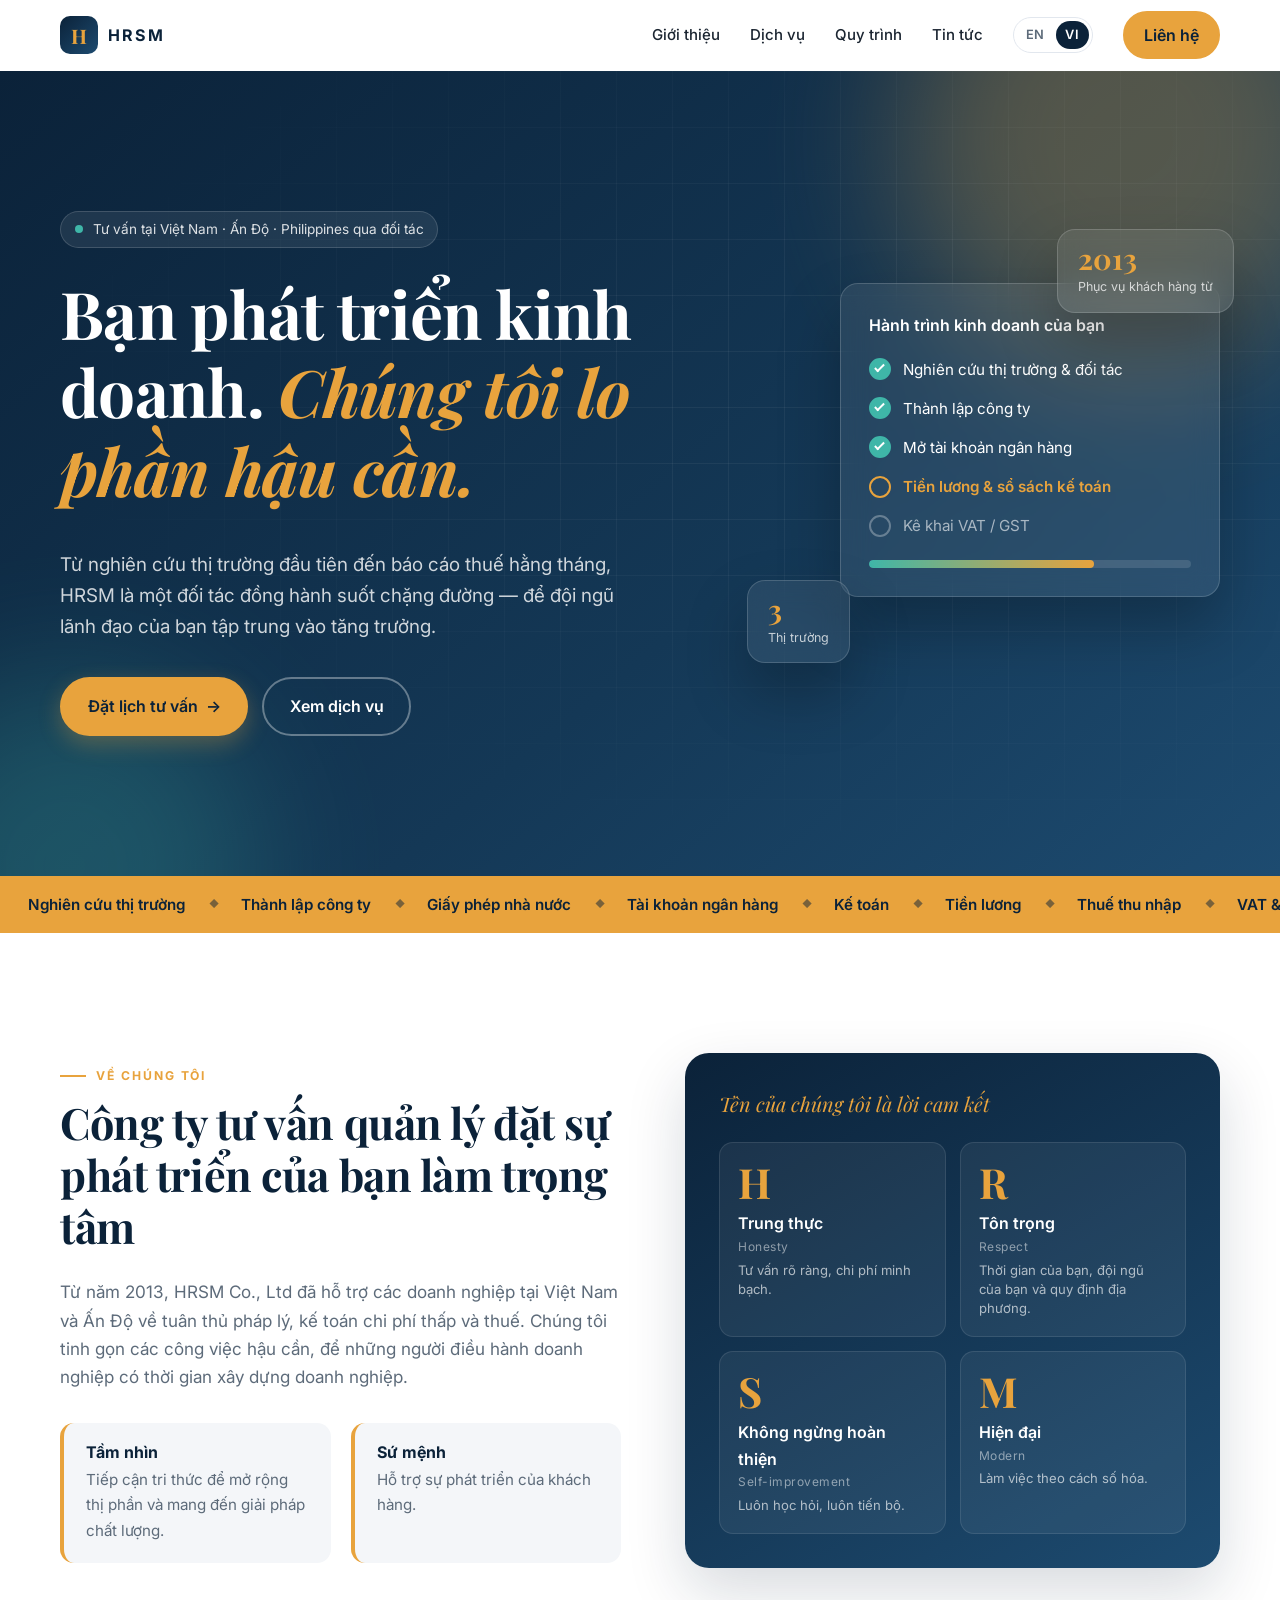
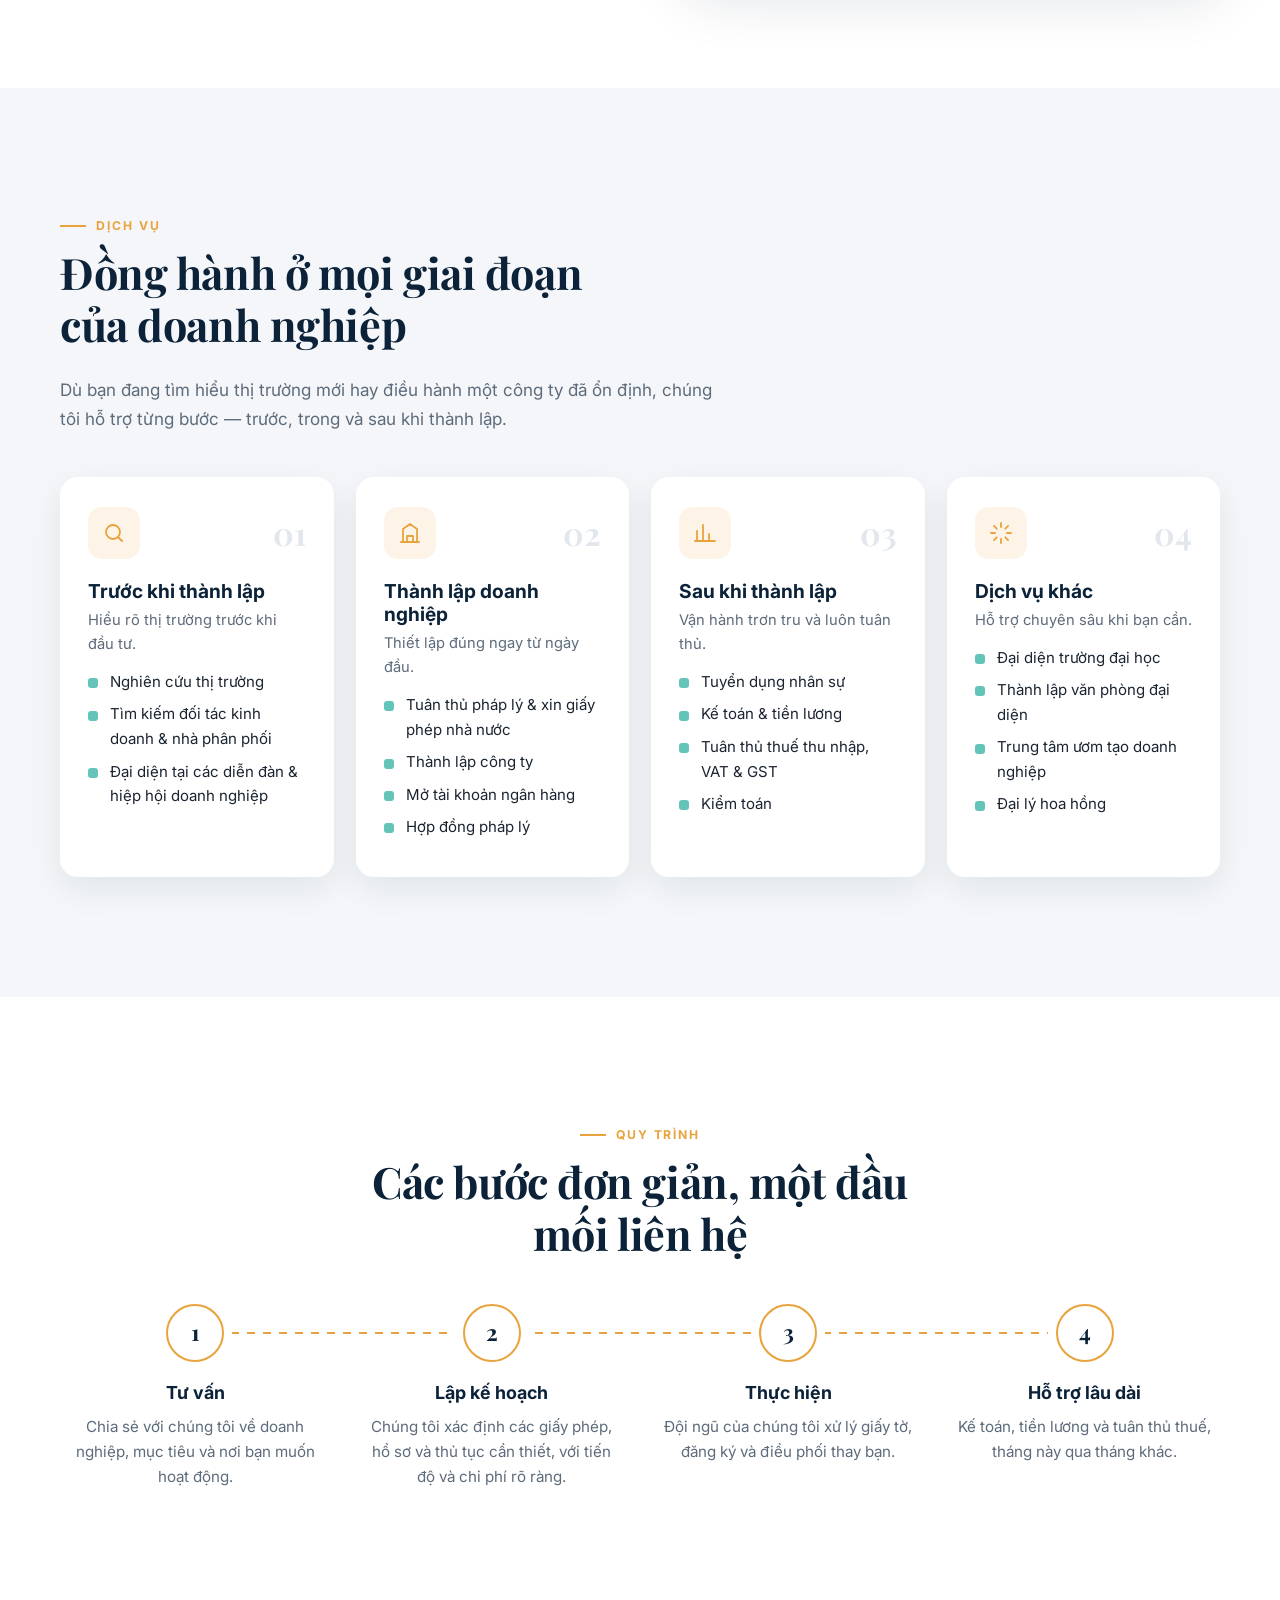
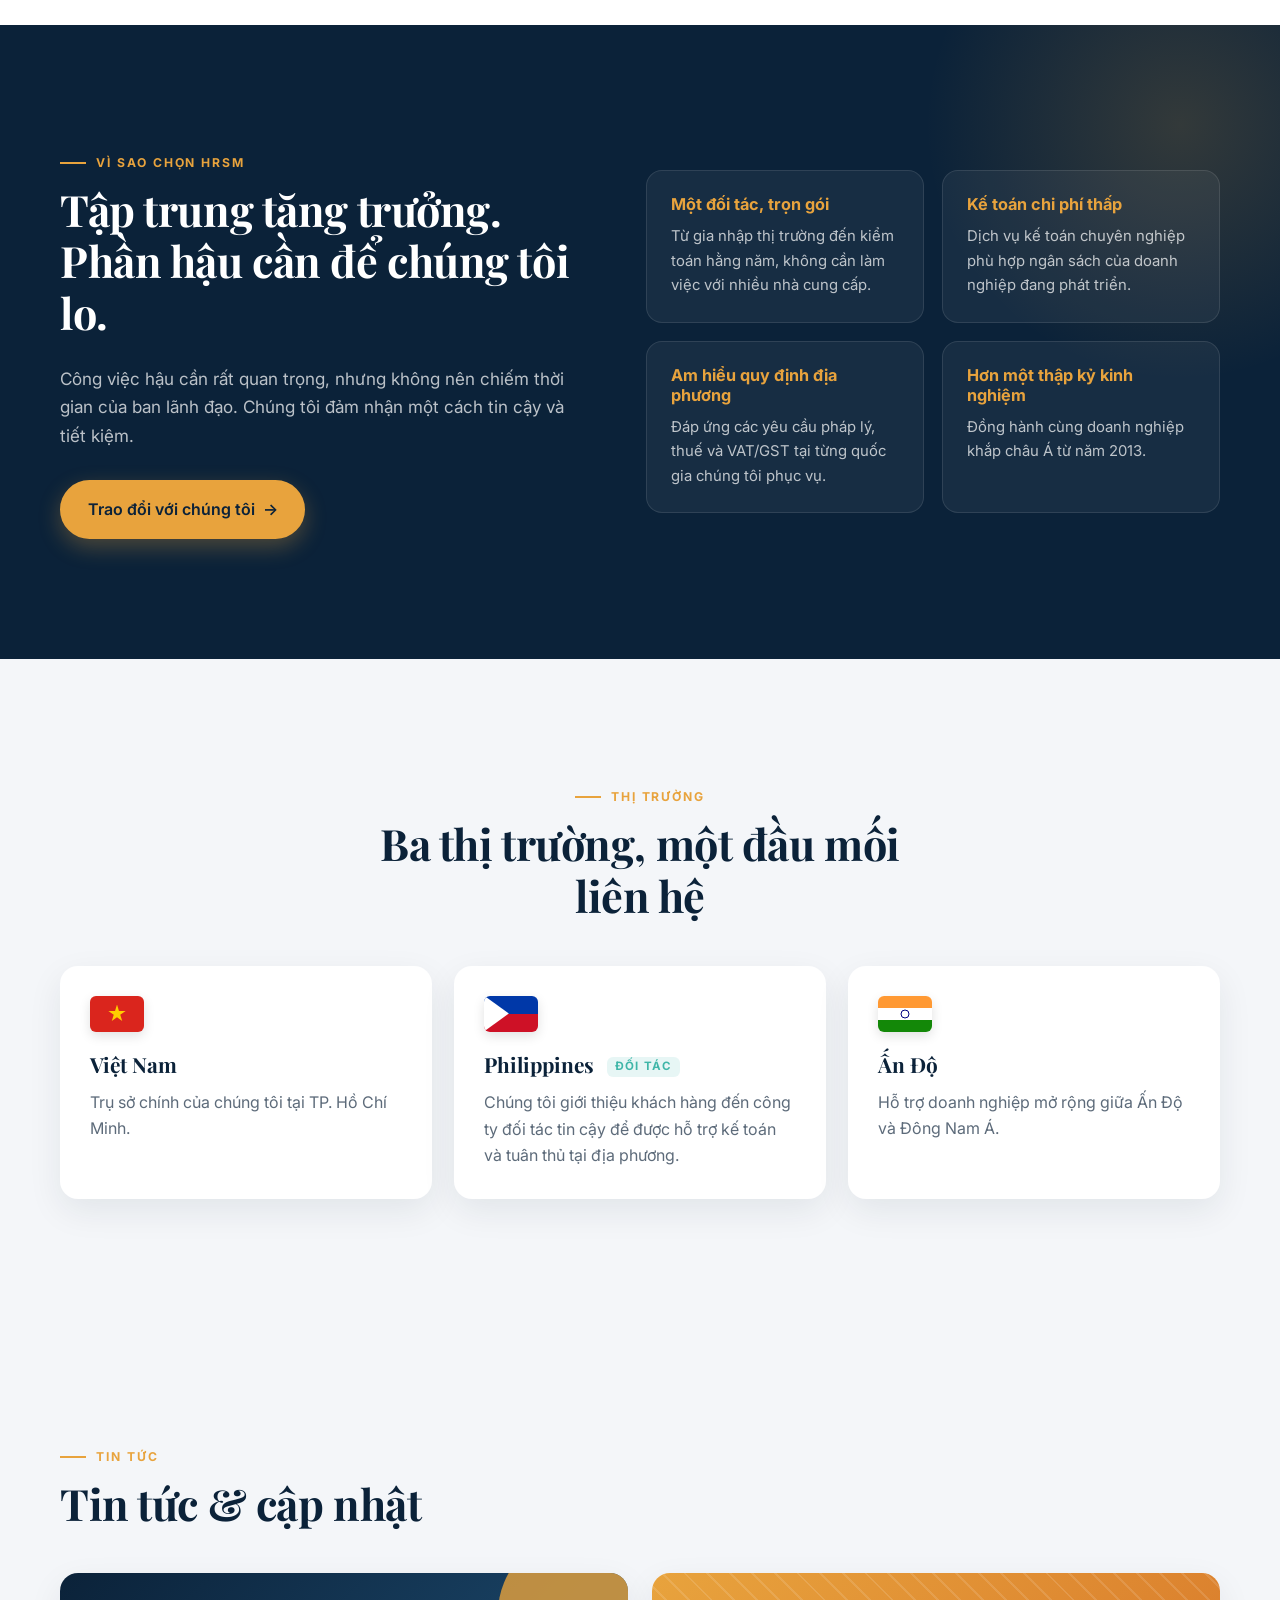
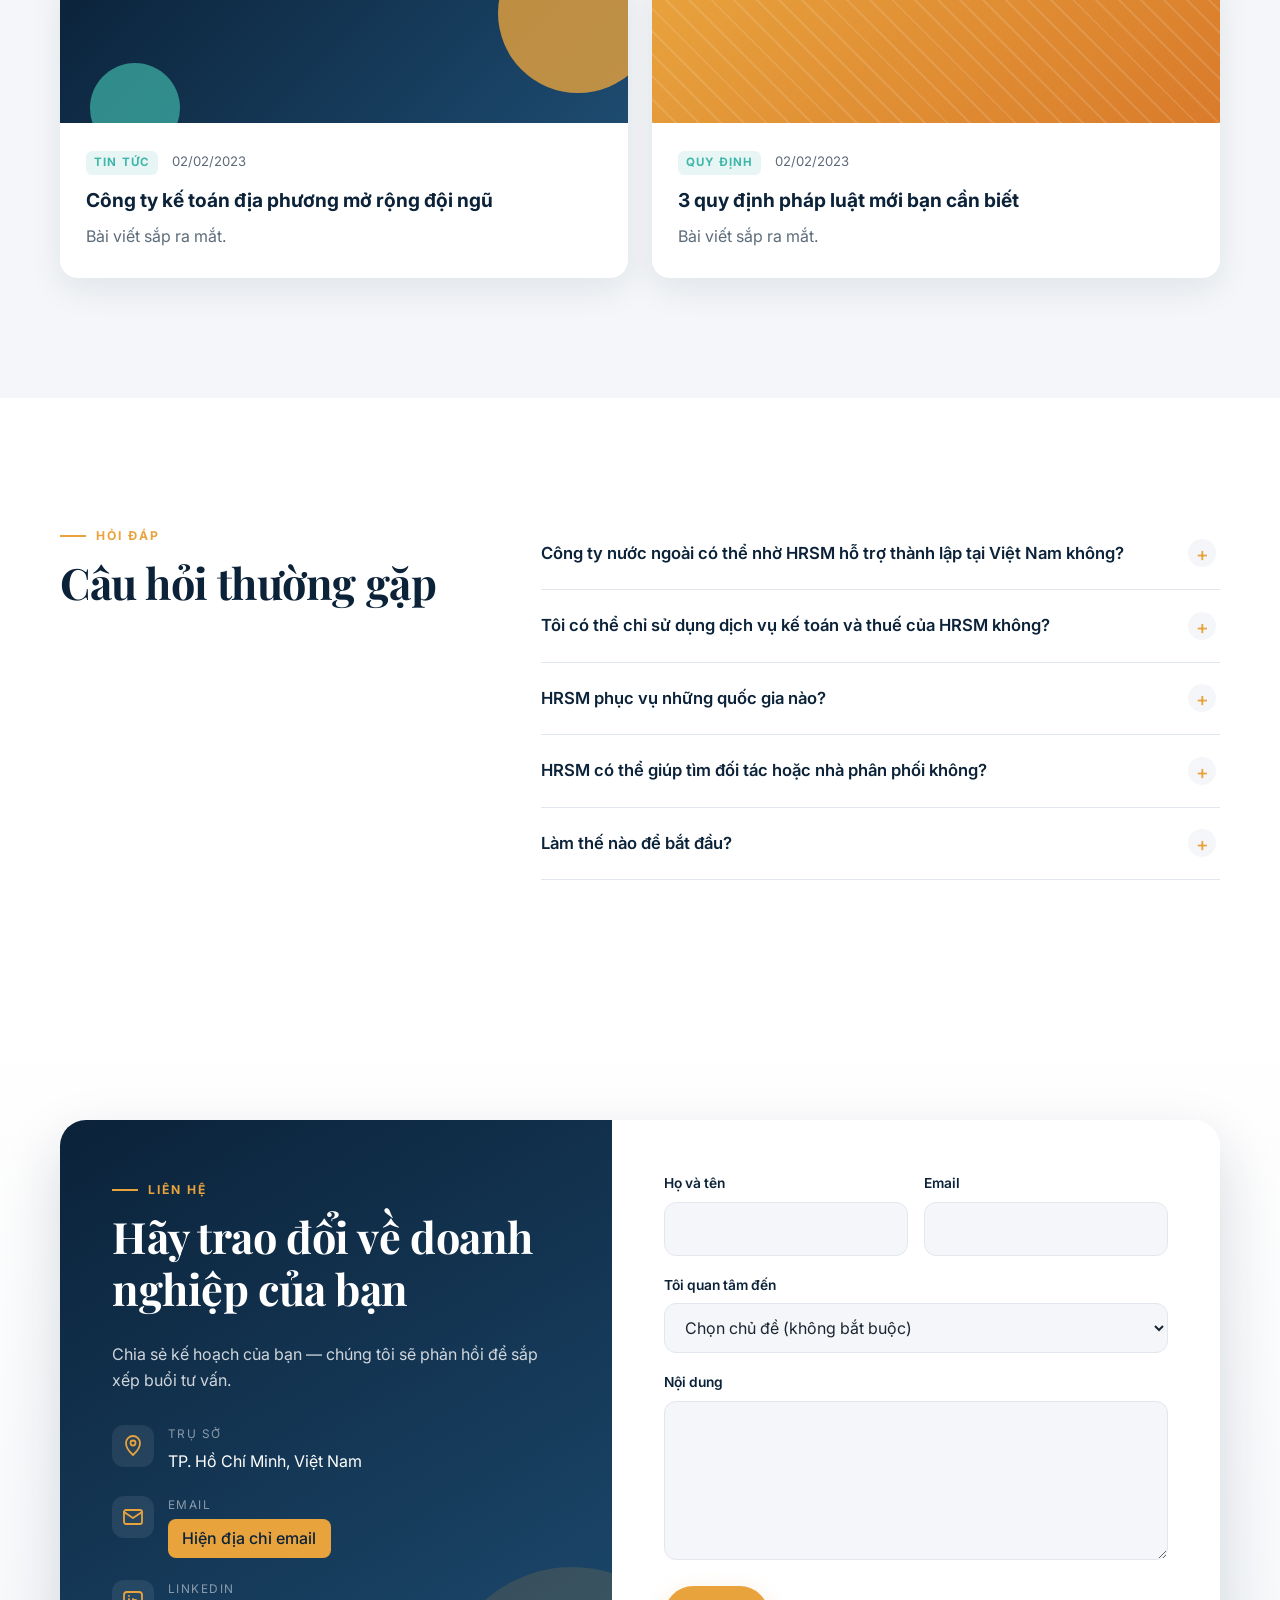
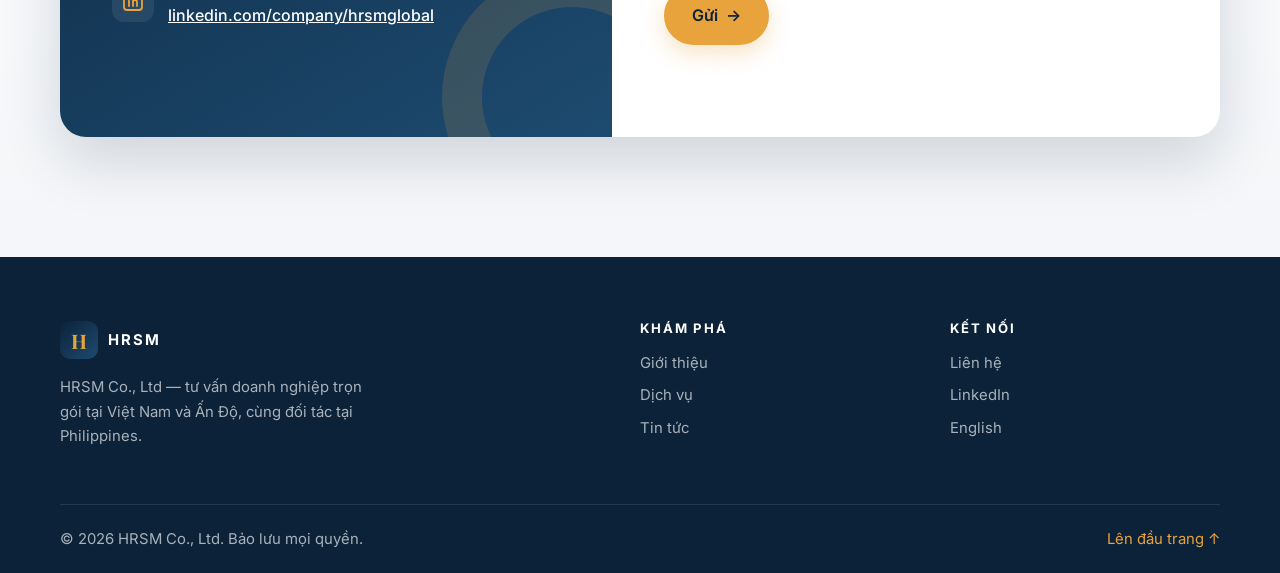
==== vi/index.html @ 680da2da "feat: add Vietnamese version at /vi/ with EN | VI switcher - vi/index.html: full Vietnamese translat" ====
<!doctype html>
<html lang="vi">
<head>
  <meta charset="utf-8">
  <meta name="viewport" content="width=device-width, initial-scale=1">
  <title>HRSM Co., Ltd | Tư vấn doanh nghiệp trọn gói</title>
  <meta name="description" content="HRSM Co., Ltd là công ty tư vấn quản lý từ năm 2013, phục vụ khách hàng tại Việt Nam và Ấn Độ, cùng đối tác tại Philippines — gia nhập thị trường, thành lập công ty, kế toán, tiền lương và tuân thủ thuế.">
  <link rel="canonical" href="https://www.orange-outsourcing.com/vi/">
  <link rel="alternate" hreflang="en" href="https://www.orange-outsourcing.com/">
  <link rel="alternate" hreflang="vi" href="https://www.orange-outsourcing.com/vi/">
  <link rel="alternate" hreflang="x-default" href="https://www.orange-outsourcing.com/">
  <link rel="icon" href="../assets/favicon.svg" type="image/svg+xml">
  <link rel="preconnect" href="https://fonts.googleapis.com">
  <link rel="preconnect" href="https://fonts.gstatic.com" crossorigin>
  <link href="https://fonts.googleapis.com/css2?family=Inter:wght@400;500;600;700&family=Playfair+Display:ital,wght@0,600;0,700;1,600&display=swap" rel="stylesheet">
  <link rel="stylesheet" href="../css/styles.css">
  <script>document.documentElement.classList.add('js');</script>
</head>
<body id="top">

<header class="site-header">
  <div class="container nav">
    <a href="#top" class="brand" aria-label="Trang chủ HRSM">
      <span class="brand-mark">H</span><span class="brand-text">HRSM</span>
    </a>
    <button class="nav-toggle" aria-expanded="false" aria-controls="nav-menu" aria-label="Mở menu">
      <span></span><span></span><span></span>
    </button>
    <nav id="nav-menu" class="nav-menu">
      <a href="#about">Giới thiệu</a>
      <a href="#services">Dịch vụ</a>
      <a href="#process">Quy trình</a>
      <a href="#publications">Tin tức</a>
      <div class="lang-switch" aria-label="Ngôn ngữ">
        <a href="../" lang="en" hreflang="en">EN</a>
        <a href="./" lang="vi" aria-current="page">VI</a>
      </div>
      <a href="#contact" class="btn btn-small">Liên hệ</a>
    </nav>
  </div>
</header>

<main>
  <!-- HERO -->
  <section class="hero">
    <div class="hero-bg" aria-hidden="true">
      <span class="blob blob-1"></span>
      <span class="blob blob-2"></span>
      <span class="grid-lines"></span>
    </div>
    <div class="container hero-inner">
      <div class="hero-copy">
        <p class="pill"><span class="dot"></span> Tư vấn tại Việt Nam · Ấn Độ · Philippines qua đối tác</p>
        <h1>Bạn phát triển kinh doanh. <em>Chúng tôi lo phần hậu cần.</em></h1>
        <p class="lead">Từ nghiên cứu thị trường đầu tiên đến báo cáo thuế hằng tháng, HRSM là một đối tác đồng hành suốt chặng đường — để đội ngũ lãnh đạo của bạn tập trung vào tăng trưởng.</p>
        <div class="hero-actions">
          <a href="#contact" class="btn">Đặt lịch tư vấn <span aria-hidden="true">→</span></a>
          <a href="#services" class="btn btn-ghost">Xem dịch vụ</a>
        </div>
      </div>

      <div class="hero-visual" aria-hidden="true">
        <div class="glass-card main-card">
          <p class="gc-title">Hành trình kinh doanh của bạn</p>
          <ol class="gc-steps">
            <li class="done"><span></span>Nghiên cứu thị trường &amp; đối tác</li>
            <li class="done"><span></span>Thành lập công ty</li>
            <li class="done"><span></span>Mở tài khoản ngân hàng</li>
            <li class="active"><span></span>Tiền lương &amp; sổ sách kế toán</li>
            <li><span></span>Kê khai VAT / GST</li>
          </ol>
          <div class="gc-bar"><span></span></div>
        </div>
        <div class="glass-card badge-card float-a">
          <strong>2013</strong><small>Phục vụ khách hàng từ</small>
        </div>
        <div class="glass-card badge-card float-b">
          <strong>3</strong><small>Thị trường</small>
        </div>
      </div>
    </div>
  </section>

  <!-- MARQUEE -->
  <div class="marquee" aria-label="Lĩnh vực hoạt động">
    <div class="marquee-track">
      <span>Nghiên cứu thị trường</span><span>Thành lập công ty</span><span>Giấy phép nhà nước</span><span>Tài khoản ngân hàng</span><span>Kế toán</span><span>Tiền lương</span><span>Thuế thu nhập</span><span>VAT &amp; GST</span><span>Kiểm toán</span><span>Tuyển dụng</span><span>Văn phòng đại diện</span><span>Ươm tạo doanh nghiệp</span>
      <span aria-hidden="true">Nghiên cứu thị trường</span><span aria-hidden="true">Thành lập công ty</span><span aria-hidden="true">Giấy phép nhà nước</span><span aria-hidden="true">Tài khoản ngân hàng</span><span aria-hidden="true">Kế toán</span><span aria-hidden="true">Tiền lương</span><span aria-hidden="true">Thuế thu nhập</span><span aria-hidden="true">VAT &amp; GST</span><span aria-hidden="true">Kiểm toán</span><span aria-hidden="true">Tuyển dụng</span><span aria-hidden="true">Văn phòng đại diện</span><span aria-hidden="true">Ươm tạo doanh nghiệp</span>
    </div>
  </div>

  <!-- ABOUT / VALUES -->
  <section id="about" class="section">
    <div class="container about-grid">
      <div class="fade">
        <p class="eyebrow">Về chúng tôi</p>
        <h2>Công ty tư vấn quản lý đặt sự phát triển của bạn làm trọng tâm</h2>
        <p class="body-lg">Từ năm 2013, HRSM Co., Ltd đã hỗ trợ các doanh nghiệp tại Việt Nam và Ấn Độ về tuân thủ pháp lý, kế toán chi phí thấp và thuế. Chúng tôi tinh gọn các công việc hậu cần, để những người điều hành doanh nghiệp có thời gian xây dựng doanh nghiệp.</p>
        <div class="vm">
          <div>
            <h3>Tầm nhìn</h3>
            <p>Tiếp cận tri thức để mở rộng thị phần và mang đến giải pháp chất lượng.</p>
          </div>
          <div>
            <h3>Sứ mệnh</h3>
            <p>Hỗ trợ sự phát triển của khách hàng.</p>
          </div>
        </div>
      </div>

      <div class="values-wrap fade">
        <p class="values-caption">Tên của chúng tôi là lời cam kết</p>
        <div class="values-grid">
          <div class="value"><span class="letter">H</span><span class="word">Trung thực <span class="en">Honesty</span></span><small>Tư vấn rõ ràng, chi phí minh bạch.</small></div>
          <div class="value"><span class="letter">R</span><span class="word">Tôn trọng <span class="en">Respect</span></span><small>Thời gian của bạn, đội ngũ của bạn và quy định địa phương.</small></div>
          <div class="value"><span class="letter">S</span><span class="word">Không ngừng hoàn thiện <span class="en">Self-improvement</span></span><small>Luôn học hỏi, luôn tiến bộ.</small></div>
          <div class="value"><span class="letter">M</span><span class="word">Hiện đại <span class="en">Modern</span></span><small>Làm việc theo cách số hóa.</small></div>
        </div>
      </div>
    </div>
  </section>

  <!-- SERVICES -->
  <section id="services" class="section section-alt">
    <div class="container">
      <div class="section-head fade">
        <p class="eyebrow">Dịch vụ</p>
        <h2>Đồng hành ở mọi giai đoạn của doanh nghiệp</h2>
        <p class="body-lg">Dù bạn đang tìm hiểu thị trường mới hay điều hành một công ty đã ổn định, chúng tôi hỗ trợ từng bước — trước, trong và sau khi thành lập.</p>
      </div>
      <div class="cards">
        <article class="card fade">
          <div class="card-top">
            <span class="icon"><svg viewBox="0 0 24 24"><circle cx="11" cy="11" r="7"/><path d="m20 20-3.5-3.5"/></svg></span>
            <span class="card-num">01</span>
          </div>
          <h3>Trước khi thành lập</h3>
          <p class="card-sub">Hiểu rõ thị trường trước khi đầu tư.</p>
          <ul>
            <li>Nghiên cứu thị trường</li>
            <li>Tìm kiếm đối tác kinh doanh &amp; nhà phân phối</li>
            <li>Đại diện tại các diễn đàn &amp; hiệp hội doanh nghiệp</li>
          </ul>
        </article>
        <article class="card fade">
          <div class="card-top">
            <span class="icon"><svg viewBox="0 0 24 24"><path d="M3 21h18M5 21V8l7-5 7 5v13M9 21v-6h6v6"/></svg></span>
            <span class="card-num">02</span>
          </div>
          <h3>Thành lập doanh nghiệp</h3>
          <p class="card-sub">Thiết lập đúng ngay từ ngày đầu.</p>
          <ul>
            <li>Tuân thủ pháp lý &amp; xin giấy phép nhà nước</li>
            <li>Thành lập công ty</li>
            <li>Mở tài khoản ngân hàng</li>
            <li>Hợp đồng pháp lý</li>
          </ul>
        </article>
        <article class="card fade">
          <div class="card-top">
            <span class="icon"><svg viewBox="0 0 24 24"><path d="M4 20V10M10 20V4M16 20v-7M22 20H2"/></svg></span>
            <span class="card-num">03</span>
          </div>
          <h3>Sau khi thành lập</h3>
          <p class="card-sub">Vận hành trơn tru và luôn tuân thủ.</p>
          <ul>
            <li>Tuyển dụng nhân sự</li>
            <li>Kế toán &amp; tiền lương</li>
            <li>Tuân thủ thuế thu nhập, VAT &amp; GST</li>
            <li>Kiểm toán</li>
          </ul>
        </article>
        <article class="card fade">
          <div class="card-top">
            <span class="icon"><svg viewBox="0 0 24 24"><path d="M12 2v4M12 18v4M4.9 4.9l2.8 2.8M16.3 16.3l2.8 2.8M2 12h4M18 12h4M4.9 19.1l2.8-2.8M16.3 7.7l2.8-2.8"/></svg></span>
            <span class="card-num">04</span>
          </div>
          <h3>Dịch vụ khác</h3>
          <p class="card-sub">Hỗ trợ chuyên sâu khi bạn cần.</p>
          <ul>
            <li>Đại diện trường đại học</li>
            <li>Thành lập văn phòng đại diện</li>
            <li>Trung tâm ươm tạo doanh nghiệp</li>
            <li>Đại lý hoa hồng</li>
          </ul>
        </article>
      </div>
    </div>
  </section>

  <!-- PROCESS -->
  <section id="process" class="section">
    <div class="container">
      <div class="section-head center fade">
        <p class="eyebrow">Quy trình</p>
        <h2>Các bước đơn giản, một đầu mối liên hệ</h2>
      </div>
      <ol class="steps">
        <li class="step fade">
          <span class="step-num">1</span>
          <h3>Tư vấn</h3>
          <p>Chia sẻ với chúng tôi về doanh nghiệp, mục tiêu và nơi bạn muốn hoạt động.</p>
        </li>
        <li class="step fade">
          <span class="step-num">2</span>
          <h3>Lập kế hoạch</h3>
          <p>Chúng tôi xác định các giấy phép, hồ sơ và thủ tục cần thiết, với tiến độ và chi phí rõ ràng.</p>
        </li>
        <li class="step fade">
          <span class="step-num">3</span>
          <h3>Thực hiện</h3>
          <p>Đội ngũ của chúng tôi xử lý giấy tờ, đăng ký và điều phối thay bạn.</p>
        </li>
        <li class="step fade">
          <span class="step-num">4</span>
          <h3>Hỗ trợ lâu dài</h3>
          <p>Kế toán, tiền lương và tuân thủ thuế, tháng này qua tháng khác.</p>
        </li>
      </ol>
    </div>
  </section>

  <!-- WHY US (dark) -->
  <section class="section why">
    <div class="container why-grid">
      <div class="fade">
        <p class="eyebrow">Vì sao chọn HRSM</p>
        <h2>Tập trung tăng trưởng. Phần hậu cần để chúng tôi lo.</h2>
        <p class="body-lg">Công việc hậu cần rất quan trọng, nhưng không nên chiếm thời gian của ban lãnh đạo. Chúng tôi đảm nhận một cách tin cậy và tiết kiệm.</p>
        <a href="#contact" class="btn">Trao đổi với chúng tôi <span aria-hidden="true">→</span></a>
      </div>
      <div class="why-list">
        <div class="why-item fade">
          <h3>Một đối tác, trọn gói</h3>
          <p>Từ gia nhập thị trường đến kiểm toán hằng năm, không cần làm việc với nhiều nhà cung cấp.</p>
        </div>
        <div class="why-item fade">
          <h3>Kế toán chi phí thấp</h3>
          <p>Dịch vụ kế toán chuyên nghiệp phù hợp ngân sách của doanh nghiệp đang phát triển.</p>
        </div>
        <div class="why-item fade">
          <h3>Am hiểu quy định địa phương</h3>
          <p>Đáp ứng các yêu cầu pháp lý, thuế và VAT/GST tại từng quốc gia chúng tôi phục vụ.</p>
        </div>
        <div class="why-item fade">
          <h3>Hơn một thập kỷ kinh nghiệm</h3>
          <p>Đồng hành cùng doanh nghiệp khắp châu Á từ năm 2013.</p>
        </div>
      </div>
    </div>
  </section>

  <!-- COUNTRIES -->
  <section class="section section-alt">
    <div class="container">
      <div class="section-head center fade">
        <p class="eyebrow">Thị trường</p>
        <h2>Ba thị trường, một đầu mối liên hệ</h2>
      </div>
      <div class="countries">
        <article class="country fade">
          <span class="flag flag-vn" aria-hidden="true"></span>
          <h3>Việt Nam</h3>
          <p>Trụ sở chính của chúng tôi tại TP. Hồ Chí Minh.</p>
        </article>
        <article class="country fade">
          <span class="flag flag-ph" aria-hidden="true"></span>
          <h3>Philippines <span class="tag">Đối tác</span></h3>
          <p>Chúng tôi giới thiệu khách hàng đến công ty đối tác tin cậy để được hỗ trợ kế toán và tuân thủ tại địa phương.</p>
        </article>
        <article class="country fade">
          <span class="flag flag-in" aria-hidden="true"></span>
          <h3>Ấn Độ</h3>
          <p>Hỗ trợ doanh nghiệp mở rộng giữa Ấn Độ và Đông Nam Á.</p>
        </article>
      </div>
    </div>
  </section>


  <!-- PUBLICATIONS -->
  <section id="publications" class="section section-alt">
    <div class="container">
      <div class="section-head fade">
        <p class="eyebrow">Tin tức</p>
        <h2>Tin tức &amp; cập nhật</h2>
      </div>
      <div class="posts">
        <article class="post fade">
          <div class="post-art art-1" aria-hidden="true"></div>
          <div class="post-body">
            <span class="tag">Tin tức</span>
            <time datetime="2023-02-02">02/02/2023</time>
            <h3>Công ty kế toán địa phương mở rộng đội ngũ</h3>
            <p class="muted">Bài viết sắp ra mắt.</p>
          </div>
        </article>
        <article class="post fade">
          <div class="post-art art-2" aria-hidden="true"></div>
          <div class="post-body">
            <span class="tag">Quy định</span>
            <time datetime="2023-02-02">02/02/2023</time>
            <h3>3 quy định pháp luật mới bạn cần biết</h3>
            <p class="muted">Bài viết sắp ra mắt.</p>
          </div>
        </article>
      </div>
    </div>
  </section>

  <!-- FAQ -->
  <section class="section">
    <div class="container faq-wrap">
      <div class="section-head fade">
        <p class="eyebrow">Hỏi đáp</p>
        <h2>Câu hỏi thường gặp</h2>
      </div>
      <div class="faq fade">
        <details>
          <summary>Công ty nước ngoài có thể nhờ HRSM hỗ trợ thành lập tại Việt Nam không?</summary>
          <p>Có. Chúng tôi hỗ trợ toàn bộ quy trình thành lập — tuân thủ pháp lý, xin giấy phép nhà nước, thành lập công ty, mở tài khoản ngân hàng và soạn hợp đồng pháp lý.</p>
        </details>
        <details>
          <summary>Tôi có thể chỉ sử dụng dịch vụ kế toán và thuế của HRSM không?</summary>
          <p>Hoàn toàn được. Nhiều khách hàng chỉ sử dụng dịch vụ kế toán, tiền lương, thuế thu nhập và tuân thủ VAT/GST định kỳ.</p>
        </details>
        <details>
          <summary>HRSM phục vụ những quốc gia nào?</summary>
          <p>Chúng tôi làm việc trực tiếp với khách hàng tại Việt Nam và Ấn Độ. Tại Philippines, chúng tôi giới thiệu bạn đến công ty đối tác tin cậy.</p>
        </details>
        <details>
          <summary>HRSM có thể giúp tìm đối tác hoặc nhà phân phối không?</summary>
          <p>Có. Dịch vụ trước khi thành lập bao gồm nghiên cứu thị trường, tìm kiếm đối tác kinh doanh và nhà phân phối, và đại diện tại các diễn đàn, hiệp hội doanh nghiệp.</p>
        </details>
        <details>
          <summary>Làm thế nào để bắt đầu?</summary>
          <p>Hãy gửi tin nhắn cho chúng tôi qua biểu mẫu bên dưới. Chúng tôi sẽ sắp xếp buổi tư vấn để hiểu rõ nhu cầu của bạn.</p>
        </details>
      </div>
    </div>
  </section>

  <!-- CONTACT -->
  <section id="contact" class="section contact">
    <div class="container">
      <div class="contact-card fade">
        <div class="contact-info">
          <p class="eyebrow">Liên hệ</p>
          <h2>Hãy trao đổi về doanh nghiệp của bạn</h2>
          <p>Chia sẻ kế hoạch của bạn — chúng tôi sẽ phản hồi để sắp xếp buổi tư vấn.</p>
          <ul class="contact-list">
            <li>
              <span class="ci-icon" aria-hidden="true"><svg viewBox="0 0 24 24"><path d="M12 21s-7-6.2-7-12a7 7 0 0 1 14 0c0 5.8-7 12-7 12z"/><circle cx="12" cy="9" r="2.5"/></svg></span>
              <div>
                <span class="label">Trụ sở</span>
                <address>TP. Hồ Chí Minh, Việt Nam</address>
              </div>
            </li>
            <li>
              <span class="ci-icon" aria-hidden="true"><svg viewBox="0 0 24 24"><rect x="3" y="5" width="18" height="14" rx="2"/><path d="m3 7 9 6 9-6"/></svg></span>
              <div>
                <span class="label">Email</span>
                <!-- Address lives only in js/main.js (encoded) and is shown after a real click -->
                <button type="button" class="reveal" id="email-reveal">Hiện địa chỉ email</button>
              </div>
            </li>
            <li>
              <span class="ci-icon" aria-hidden="true"><svg viewBox="0 0 24 24"><rect x="3" y="3" width="18" height="18" rx="3"/><path d="M8 10v7M8 7v.01M12 17v-4a2 2 0 0 1 4 0v4M12 10v7"/></svg></span>
              <div>
                <span class="label">LinkedIn</span>
                <a href="https://www.linkedin.com/company/hrsmglobal" target="_blank" rel="noopener">linkedin.com/company/hrsmglobal</a>
              </div>
            </li>
          </ul>
        </div>

        <form class="contact-form" id="contact-form" novalidate>
          <!-- Honeypot: hidden from people, bots fill it in and get ignored -->
          <div class="hp" aria-hidden="true">
            <label for="website">Để trống ô này</label>
            <input id="website" name="website" type="text" tabindex="-1" autocomplete="off">
          </div>
          <div class="field-row">
            <div class="field">
              <label for="name">Họ và tên</label>
              <input id="name" name="name" type="text" autocomplete="name" required>
            </div>
            <div class="field">
              <label for="email">Email</label>
              <input id="email" name="email" type="email" autocomplete="email" required>
            </div>
          </div>
          <div class="field">
            <label for="subject">Tôi quan tâm đến</label>
            <select id="subject" name="subject">
              <option value="">Chọn chủ đề (không bắt buộc)</option>
              <option>Gia nhập thị trường / trước khi thành lập</option>
              <option>Thành lập công ty</option>
              <option>Kế toán &amp; tiền lương</option>
              <option>Tuân thủ thuế, VAT &amp; GST</option>
              <option>Tuyển dụng</option>
              <option>Khác</option>
            </select>
          </div>
          <div class="field">
            <label for="message">Nội dung</label>
            <textarea id="message" name="message" rows="5" required></textarea>
          </div>
          <button type="submit" class="btn">Gửi <span aria-hidden="true">→</span></button>
          <p class="form-status" role="status" aria-live="polite"></p>
        </form>
      </div>
    </div>
  </section>
</main>

<footer class="site-footer">
  <div class="container footer-grid">
    <div>
      <a href="#top" class="brand brand-light">
        <span class="brand-mark">H</span><span class="brand-text">HRSM</span>
      </a>
      <p>HRSM Co., Ltd — tư vấn doanh nghiệp trọn gói tại Việt Nam và Ấn Độ, cùng đối tác tại Philippines.</p>
    </div>
    <div>
      <h4>Khám phá</h4>
      <a href="#about">Giới thiệu</a>
      <a href="#services">Dịch vụ</a>
      <a href="#publications">Tin tức</a>
    </div>
    <div>
      <h4>Kết nối</h4>
      <a href="#contact">Liên hệ</a>
      <a href="https://www.linkedin.com/company/hrsmglobal" target="_blank" rel="noopener">LinkedIn</a>
      <a href="../" lang="en" hreflang="en">English</a>
    </div>
  </div>
  <div class="container footer-bottom">
    <p>&copy; <span id="year">2026</span> HRSM Co., Ltd. Bảo lưu mọi quyền.</p>
    <a href="#top">Lên đầu trang ↑</a>
  </div>
</footer>

<script src="../js/main.js" defer></script>
</body>
</html>
---- css/styles.css ----
:root {
  --navy: #0b2239;
  --navy-2: #143856;
  --navy-3: #1d4b70;
  --gold: #e8a33d;
  --gold-2: #f4c27a;
  --teal: #3fb6a8;
  --ink: #1b2531;
  --muted: #5d6b7a;
  --bg: #ffffff;
  --bg-alt: #f4f6f9;
  --line: #e2e7ee;
  --radius: 18px;
  --shadow: 0 12px 34px rgba(11, 34, 57, 0.08);
  --shadow-lg: 0 24px 60px rgba(11, 34, 57, 0.16);
  --serif: "Playfair Display", Georgia, serif;
  --sans: "Inter", system-ui, -apple-system, "Segoe UI", sans-serif;
  --ease: cubic-bezier(.2, .7, .2, 1);
}

*, *::before, *::after { box-sizing: border-box; }
html { scroll-behavior: smooth; scroll-padding-top: 80px; }
body {
  margin: 0;
  font-family: var(--sans);
  color: var(--ink);
  background: var(--bg);
  line-height: 1.65;
  -webkit-font-smoothing: antialiased;
  overflow-x: hidden;
}
h1, h2, h3, h4 { line-height: 1.2; margin: 0 0 0.6em; }
h1, h2 { font-family: var(--serif); color: var(--navy); letter-spacing: -0.01em; }
h2 { font-size: clamp(1.8rem, 3.4vw, 2.7rem); max-width: 20ch; }
h3 { font-size: 1.12rem; }
p { margin: 0 0 1em; }
a { color: var(--navy-2); }
.muted { color: var(--muted); font-weight: 400; }
.body-lg { font-size: 1.07rem; color: var(--muted); max-width: 60ch; }

.container { width: min(1160px, 100% - 32px); margin-inline: auto; }
.section { padding: clamp(72px, 10vw, 120px) 0; position: relative; }
.section-alt { background: var(--bg-alt); }
.section-head { margin-bottom: 44px; }
.section-head.center { text-align: center; }
.section-head.center h2 { margin-inline: auto; }
.eyebrow {
  display: inline-flex; align-items: center; gap: 10px;
  text-transform: uppercase; letter-spacing: 0.16em;
  font-size: 0.76rem; font-weight: 700; color: var(--gold);
  margin-bottom: 0.9em;
}
.eyebrow::before { content: ""; width: 26px; height: 2px; background: currentColor; }

/* Buttons */
.btn {
  display: inline-flex; align-items: center; gap: 8px;
  background: var(--gold); color: var(--navy);
  font: inherit; font-weight: 600; text-decoration: none;
  padding: 0.9em 1.6em; border-radius: 999px;
  border: 2px solid var(--gold); cursor: pointer;
  box-shadow: 0 8px 22px rgba(232, 163, 61, 0.3);
  transition: transform .2s var(--ease), box-shadow .2s, background .2s;
}
.btn span { transition: transform .2s var(--ease); }
.btn:hover { transform: translateY(-2px); background: var(--gold-2); box-shadow: 0 12px 28px rgba(232, 163, 61, 0.4); }
.btn:hover span { transform: translateX(4px); }
.btn-ghost { background: transparent; color: #fff; border-color: rgba(255,255,255,.35); box-shadow: none; }
.btn-ghost:hover { background: rgba(255,255,255,.08); box-shadow: none; }
.btn-small { padding: .55em 1.2em; box-shadow: none; }

/* Header */
.site-header {
  position: sticky; top: 0; z-index: 50;
  background: rgba(255,255,255,.85);
  backdrop-filter: blur(12px); -webkit-backdrop-filter: blur(12px);
  border-bottom: 1px solid transparent;
  transition: border-color .3s, box-shadow .3s;
}
.site-header.scrolled { border-color: var(--line); box-shadow: 0 6px 24px rgba(11,34,57,.06); }
.nav { display: flex; align-items: center; justify-content: space-between; height: 70px; }
.brand { display: flex; align-items: center; gap: 10px; text-decoration: none; }
.brand-mark {
  width: 38px; height: 38px; border-radius: 10px;
  display: grid; place-items: center;
  background: linear-gradient(135deg, var(--navy), var(--navy-3));
  color: var(--gold); font-family: var(--serif); font-weight: 700; font-size: 1.25rem;
}
.brand-text { font-weight: 700; letter-spacing: .14em; color: var(--navy); }
.nav-menu { display: flex; align-items: center; gap: 30px; }
.nav-menu a:not(.btn) {
  position: relative; text-decoration: none; color: var(--ink);
  font-weight: 500; font-size: .94rem;
}
.nav-menu a:not(.btn)::after {
  content: ""; position: absolute; left: 0; bottom: -6px; height: 2px; width: 100%;
  background: var(--gold); transform: scaleX(0); transform-origin: left;
  transition: transform .25s var(--ease);
}
.nav-menu a:not(.btn):hover::after { transform: scaleX(1); }
.lang-switch { display: flex; align-items: center; gap: 2px; padding: 3px; border: 1px solid var(--line); border-radius: 999px; }
.nav-menu .lang-switch a {
  padding: .25em .7em; border-radius: 999px; font-size: .8rem; font-weight: 600;
  letter-spacing: .06em; color: var(--muted);
}
.nav-menu .lang-switch a::after { display: none; }
.nav-menu .lang-switch a[aria-current="page"] { background: var(--navy); color: #fff; }
.nav-menu .lang-switch a:not([aria-current]):hover { color: var(--navy); }
.value .word .en { display: block; font-weight: 400; font-size: .75rem; color: rgba(255,255,255,.5); letter-spacing: .04em; }
.nav-toggle { display: none; background: none; border: 0; padding: 8px; cursor: pointer; }
.nav-toggle span { display: block; width: 22px; height: 2px; background: var(--navy); margin: 5px 0; transition: transform .25s, opacity .25s; }
.nav-toggle[aria-expanded="true"] span:nth-child(1) { transform: translateY(7px) rotate(45deg); }
.nav-toggle[aria-expanded="true"] span:nth-child(2) { opacity: 0; }
.nav-toggle[aria-expanded="true"] span:nth-child(3) { transform: translateY(-7px) rotate(-45deg); }

/* Hero */
.hero {
  position: relative; overflow: hidden; color: #fff;
  background: linear-gradient(140deg, var(--navy) 0%, var(--navy-2) 60%, var(--navy-3) 100%);
  padding: clamp(80px, 11vw, 140px) 0 clamp(90px, 11vw, 140px);
}
.hero-bg { position: absolute; inset: 0; pointer-events: none; }
.blob { position: absolute; border-radius: 50%; filter: blur(70px); opacity: .55; animation: drift 18s ease-in-out infinite alternate; }
.blob-1 { width: 460px; height: 460px; background: var(--gold); top: -160px; right: -80px; opacity: .3; }
.blob-2 { width: 380px; height: 380px; background: var(--teal); bottom: -180px; left: -120px; opacity: .25; animation-delay: -6s; }
.grid-lines {
  position: absolute; inset: 0;
  background-image:
    linear-gradient(rgba(255,255,255,.05) 1px, transparent 1px),
    linear-gradient(90deg, rgba(255,255,255,.05) 1px, transparent 1px);
  background-size: 56px 56px;
  mask-image: radial-gradient(ellipse at 70% 40%, #000 20%, transparent 70%);
  -webkit-mask-image: radial-gradient(ellipse at 70% 40%, #000 20%, transparent 70%);
}
@keyframes drift { to { transform: translate(40px, 30px) scale(1.1); } }

.hero-inner { position: relative; display: grid; grid-template-columns: 1.15fr 1fr; gap: 56px; align-items: center; }
.pill {
  display: inline-flex; align-items: center; gap: 10px;
  padding: .45em 1em; border-radius: 999px;
  background: rgba(255,255,255,.08); border: 1px solid rgba(255,255,255,.15);
  font-size: .85rem; color: rgba(255,255,255,.85); margin-bottom: 26px;
}
.dot { width: 8px; height: 8px; border-radius: 50%; background: var(--teal); box-shadow: 0 0 0 0 rgba(63,182,168,.7); animation: pulse 2s infinite; }
@keyframes pulse { 70% { box-shadow: 0 0 0 10px rgba(63,182,168,0); } 100% { box-shadow: 0 0 0 0 rgba(63,182,168,0); } }
.hero h1 { color: #fff; font-size: clamp(2.3rem, 5.4vw, 4.1rem); max-width: 15ch; }
.hero h1 em { font-style: italic; color: var(--gold); }
.hero .lead { font-size: clamp(1rem, 1.5vw, 1.18rem); max-width: 52ch; color: rgba(255,255,255,.8); }
.hero-actions { display: flex; flex-wrap: wrap; gap: 14px; margin-top: 34px; }

/* Hero visual */
.hero-visual { position: relative; min-height: 380px; }
.glass-card {
  background: rgba(255,255,255,.08);
  border: 1px solid rgba(255,255,255,.16);
  backdrop-filter: blur(14px); -webkit-backdrop-filter: blur(14px);
  border-radius: var(--radius);
  box-shadow: 0 30px 60px rgba(0,0,0,.25);
}
.main-card { position: relative; max-width: 380px; margin-left: auto; padding: 28px; }
.gc-title { font-weight: 600; margin-bottom: 18px; color: #fff; }
.gc-steps { list-style: none; padding: 0; margin: 0 0 22px; display: grid; gap: 14px; }
.gc-steps li { display: flex; align-items: center; gap: 12px; color: rgba(255,255,255,.6); font-size: .95rem; }
.gc-steps li span {
  flex: 0 0 22px; height: 22px; border-radius: 50%;
  border: 2px solid rgba(255,255,255,.3); position: relative;
}
.gc-steps li.done { color: #fff; }
.gc-steps li.done span { background: var(--teal); border-color: var(--teal); }
.gc-steps li.done span::after {
  content: ""; position: absolute; left: 6px; top: 2px; width: 5px; height: 10px;
  border: solid #fff; border-width: 0 2px 2px 0; transform: rotate(45deg);
}
.gc-steps li.active { color: var(--gold); font-weight: 600; }
.gc-steps li.active span { border-color: var(--gold); animation: pulse-gold 1.8s infinite; }
@keyframes pulse-gold { 0% { box-shadow: 0 0 0 0 rgba(232,163,61,.6); } 70% { box-shadow: 0 0 0 9px rgba(232,163,61,0); } 100% { box-shadow: 0 0 0 0 rgba(232,163,61,0); } }
.gc-bar { height: 8px; border-radius: 99px; background: rgba(255,255,255,.12); overflow: hidden; }
.gc-bar span { display: block; height: 100%; width: 70%; border-radius: inherit; background: linear-gradient(90deg, var(--teal), var(--gold)); animation: grow 2.2s var(--ease) both .4s; }
@keyframes grow { from { width: 0; } }
.badge-card { position: absolute; padding: 14px 20px; display: flex; flex-direction: column; }
.badge-card strong { font-family: var(--serif); font-size: 1.8rem; color: var(--gold); line-height: 1; }
.badge-card small { color: rgba(255,255,255,.75); font-size: .78rem; margin-top: 4px; }
.float-a { top: -54px; right: -14px; animation: float 6s ease-in-out infinite; }
.float-b { bottom: 0; left: 40px; animation: float 7s ease-in-out infinite -3s; }
@keyframes float { 50% { transform: translateY(-12px); } }

/* Marquee */
.marquee { background: var(--gold); overflow: hidden; padding: 16px 0; }
.marquee-track { display: flex; width: max-content; animation: scroll 40s linear infinite; }
.marquee-track span {
  color: var(--navy); font-weight: 600; font-size: .95rem; white-space: nowrap;
  padding: 0 28px; position: relative;
}
.marquee-track span::after { content: "◆"; position: absolute; right: -6px; font-size: .6rem; top: 50%; transform: translateY(-50%); opacity: .5; }
.marquee:hover .marquee-track { animation-play-state: paused; }
@keyframes scroll { to { transform: translateX(-50%); } }

/* About */
.about-grid { display: grid; grid-template-columns: 1.05fr 1fr; gap: 64px; align-items: center; }
.vm { display: grid; grid-template-columns: 1fr 1fr; gap: 20px; margin-top: 32px; }
.vm > div { padding: 20px 22px; border-radius: 14px; background: var(--bg-alt); border-left: 4px solid var(--gold); }
.vm h3 { color: var(--navy); margin-bottom: .3em; font-size: 1rem; }
.vm p { margin: 0; color: var(--muted); font-size: .95rem; }
.values-wrap { background: linear-gradient(150deg, var(--navy), var(--navy-3)); border-radius: 24px; padding: 34px; box-shadow: var(--shadow-lg); }
.values-caption { color: var(--gold); font-family: var(--serif); font-style: italic; font-size: 1.25rem; margin-bottom: 22px; }
.values-grid { display: grid; grid-template-columns: 1fr 1fr; gap: 14px; }
.value {
  background: rgba(255,255,255,.06); border: 1px solid rgba(255,255,255,.1);
  border-radius: 14px; padding: 18px; display: flex; flex-direction: column;
  transition: background .25s, transform .25s var(--ease);
}
.value:hover { background: rgba(255,255,255,.12); transform: translateY(-3px); }
.value .letter { font-family: var(--serif); font-size: 2.6rem; font-weight: 700; color: var(--gold); line-height: 1; }
.value .word { color: #fff; font-weight: 600; margin: 8px 0 4px; }
.value small { color: rgba(255,255,255,.65); font-size: .82rem; line-height: 1.45; }

/* Services */
.cards { display: grid; grid-template-columns: repeat(auto-fit, minmax(250px, 1fr)); gap: 22px; }
.card {
  position: relative; background: #fff; border-radius: var(--radius);
  padding: 30px 28px; box-shadow: var(--shadow); overflow: hidden;
  transition: transform .3s var(--ease), box-shadow .3s;
}
.card::before {
  content: ""; position: absolute; inset: 0 0 auto 0; height: 4px;
  background: linear-gradient(90deg, var(--gold), var(--teal));
  transform: scaleX(0); transform-origin: left; transition: transform .35s var(--ease);
}
.card:hover { transform: translateY(-6px); box-shadow: var(--shadow-lg); }
.card:hover::before { transform: scaleX(1); }
.card-top { display: flex; justify-content: space-between; align-items: center; margin-bottom: 20px; }
.icon {
  width: 52px; height: 52px; border-radius: 14px;
  display: grid; place-items: center;
  background: rgba(232,163,61,.12); color: var(--gold);
  transition: background .3s, color .3s;
}
.card:hover .icon { background: var(--navy); color: var(--gold); }
.icon svg, .ci-icon svg { width: 24px; height: 24px; fill: none; stroke: currentColor; stroke-width: 1.8; stroke-linecap: round; stroke-linejoin: round; }
.card-num { font-family: var(--serif); font-size: 2rem; font-weight: 700; color: var(--line); }
.card h3 { color: var(--navy); margin-bottom: .25em; font-size: 1.2rem; }
.card-sub { color: var(--muted); font-size: .92rem; margin-bottom: 14px; }
.card ul { list-style: none; margin: 0; padding: 0; }
.card li { position: relative; padding-left: 22px; margin-bottom: .5em; font-size: .94rem; }
.card li::before {
  content: ""; position: absolute; left: 0; top: .55em; width: 10px; height: 10px;
  border-radius: 3px; background: var(--teal); opacity: .8;
}

/* Process */
.steps { list-style: none; margin: 0; padding: 0; display: grid; grid-template-columns: repeat(4, 1fr); gap: 26px; position: relative; }
.steps::before {
  content: ""; position: absolute; top: 28px; left: 12%; right: 12%; height: 2px;
  background: repeating-linear-gradient(90deg, var(--gold) 0 8px, transparent 8px 16px);
}
.step { position: relative; text-align: center; padding: 0 8px; }
.step-num {
  position: relative; z-index: 1;
  width: 58px; height: 58px; margin: 0 auto 20px;
  display: grid; place-items: center; border-radius: 50%;
  background: #fff; border: 2px solid var(--gold);
  font-family: var(--serif); font-size: 1.4rem; font-weight: 700; color: var(--navy);
  box-shadow: 0 0 0 8px #fff;
  transition: background .3s, color .3s;
}
.step:hover .step-num { background: var(--gold); }
.step h3 { color: var(--navy); }
.step p { color: var(--muted); font-size: .95rem; }

/* Why (dark) */
.why { background: var(--navy); color: #fff; overflow: hidden; }
.why::before {
  content: ""; position: absolute; width: 600px; height: 600px; right: -200px; top: -200px;
  background: radial-gradient(circle, rgba(232,163,61,.18), transparent 60%);
}
.why h2 { color: #fff; }
.why .body-lg { color: rgba(255,255,255,.72); margin-bottom: 30px; }
.why-grid { position: relative; display: grid; grid-template-columns: 1fr 1.1fr; gap: 64px; align-items: center; }
.why-list { display: grid; grid-template-columns: 1fr 1fr; gap: 18px; }
.why-item {
  padding: 24px; border-radius: 16px;
  background: rgba(255,255,255,.05); border: 1px solid rgba(255,255,255,.1);
  transition: border-color .3s, transform .3s var(--ease);
}
.why-item:hover { border-color: var(--gold); transform: translateY(-4px); }
.why-item h3 { color: var(--gold); font-size: 1.02rem; }
.why-item p { color: rgba(255,255,255,.72); font-size: .93rem; margin: 0; }

/* Countries */
.countries { display: grid; grid-template-columns: repeat(3, 1fr); gap: 22px; }
.country {
  background: #fff; border-radius: var(--radius); padding: 30px; box-shadow: var(--shadow);
  transition: transform .3s var(--ease);
}
.country:hover { transform: translateY(-5px); }
.country h3 .tag { vertical-align: middle; margin-left: 8px; font-family: var(--sans); }
.country h3 { color: var(--navy); font-size: 1.3rem; font-family: var(--serif); }
.country p { color: var(--muted); margin: 0; }
.flag { display: block; width: 54px; height: 36px; border-radius: 6px; margin-bottom: 20px; box-shadow: 0 4px 12px rgba(0,0,0,.12); position: relative; overflow: hidden; }
.flag-vn { background: #da251d; }
.flag-vn::after {
  content: ""; position: absolute; left: 50%; top: 50%; width: 18px; height: 18px; transform: translate(-50%, -50%);
  background: #ffcd00;
  clip-path: polygon(50% 0, 61% 35%, 98% 35%, 68% 57%, 79% 91%, 50% 70%, 21% 91%, 32% 57%, 2% 35%, 39% 35%);
}
.flag-ph { background: linear-gradient(#0038a8 0 50%, #ce1126 50% 100%); }
.flag-ph::after { content: ""; position: absolute; inset: 0; background: #fff; clip-path: polygon(0 0, 46% 50%, 0 100%); }
.flag-in { background: linear-gradient(#ff9933 0 33.3%, #fff 33.3% 66.6%, #138808 66.6% 100%); }
.flag-in::after { content: ""; position: absolute; left: 50%; top: 50%; width: 9px; height: 9px; transform: translate(-50%, -50%); border: 1.5px solid #000080; border-radius: 50%; }

/* Team */
.team { display: grid; gap: 24px; max-width: 720px; }
.member {
  display: flex; gap: 22px; background: #fff;
  border: 1px solid var(--line); border-radius: var(--radius); padding: 30px;
  transition: box-shadow .3s, border-color .3s;
}
.member:hover { box-shadow: var(--shadow); border-color: transparent; }
.avatar {
  flex: 0 0 78px; height: 78px; border-radius: 50%;
  display: grid; place-items: center;
  background: linear-gradient(135deg, var(--navy), var(--navy-3)); color: var(--gold);
  font-family: var(--serif); font-size: 1.5rem; font-weight: 700;
  box-shadow: 0 0 0 4px #fff, 0 0 0 6px var(--gold);
}
.member h3 { color: var(--navy); margin-bottom: .2em; }
.member .role { color: var(--gold); font-weight: 600; font-size: .9rem; margin-bottom: .7em; }
.member p { color: var(--muted); }
.member-link { font-weight: 600; text-decoration: none; color: var(--navy-2); }
.member-link:hover { color: var(--gold); }

/* Publications */
.posts { display: grid; grid-template-columns: repeat(auto-fit, minmax(300px, 1fr)); gap: 24px; }
.post { background: #fff; border-radius: var(--radius); overflow: hidden; box-shadow: var(--shadow); transition: transform .3s var(--ease), box-shadow .3s; }
.post:hover { transform: translateY(-5px); box-shadow: var(--shadow-lg); }
.post-art { height: 150px; position: relative; overflow: hidden; }
.art-1 { background: linear-gradient(135deg, var(--navy), var(--navy-3)); }
.art-1::before, .art-1::after { content: ""; position: absolute; border-radius: 50%; }
.art-1::before { width: 160px; height: 160px; right: -30px; top: -40px; background: var(--gold); opacity: .8; }
.art-1::after { width: 90px; height: 90px; left: 30px; bottom: -30px; background: var(--teal); opacity: .7; }
.art-2 {
  background:
    repeating-linear-gradient(45deg, rgba(255,255,255,.12) 0 2px, transparent 2px 16px),
    linear-gradient(135deg, var(--gold), #d97b2b);
}
.post-body { padding: 24px 26px 28px; }
.tag { display: inline-block; font-size: .72rem; font-weight: 700; text-transform: uppercase; letter-spacing: .1em; color: var(--teal); background: rgba(63,182,168,.12); padding: .25em .7em; border-radius: 6px; margin-right: 10px; }
.post time { font-size: .82rem; color: var(--muted); }
.post h3 { margin-top: .7em; color: var(--navy); font-size: 1.2rem; }
.post p { margin: 0; }

/* FAQ */
.faq-wrap { display: grid; grid-template-columns: 1fr 1.6fr; gap: 56px; align-items: start; }
.faq details { border-bottom: 1px solid var(--line); }
.faq summary {
  list-style: none; cursor: pointer; padding: 22px 40px 22px 0; position: relative;
  font-weight: 600; color: var(--navy); font-size: 1.04rem;
}
.faq summary::-webkit-details-marker { display: none; }
.faq summary::after {
  content: "+"; position: absolute; right: 4px; top: 50%; transform: translateY(-50%);
  width: 28px; height: 28px; border-radius: 50%; display: grid; place-items: center;
  background: var(--bg-alt); color: var(--gold); font-size: 1.2rem; font-weight: 500;
  transition: transform .3s var(--ease), background .3s;
}
.faq details[open] summary::after { transform: translateY(-50%) rotate(45deg); background: var(--gold); color: var(--navy); }
.faq details p { color: var(--muted); padding: 0 40px 22px 0; margin: 0; }

/* Contact */
.contact { background: linear-gradient(180deg, var(--bg) 0%, var(--bg-alt) 100%); }
.contact-card {
  display: grid; grid-template-columns: 1fr 1.1fr; overflow: hidden;
  border-radius: 26px; box-shadow: var(--shadow-lg); background: #fff;
}
.contact-info {
  position: relative; padding: clamp(32px, 5vw, 52px);
  background: linear-gradient(150deg, var(--navy), var(--navy-3)); color: rgba(255,255,255,.8);
  overflow: hidden;
}
.contact-info::after {
  content: ""; position: absolute; width: 260px; height: 260px; right: -90px; bottom: -90px;
  border-radius: 50%; border: 40px solid rgba(232,163,61,.15);
}
.contact-info h2 { color: #fff; }
.contact-list { list-style: none; padding: 0; margin: 32px 0 0; display: grid; gap: 22px; position: relative; z-index: 1; }
.contact-list li { display: flex; gap: 14px; align-items: flex-start; }
.ci-icon { flex: 0 0 42px; height: 42px; border-radius: 12px; display: grid; place-items: center; background: rgba(255,255,255,.08); color: var(--gold); }
.contact-list .label { display: block; font-size: .74rem; text-transform: uppercase; letter-spacing: .12em; color: rgba(255,255,255,.5); margin-bottom: 3px; }
.contact-list address { font-style: normal; color: #fff; }
.contact-list a { color: #fff; font-weight: 500; word-break: break-word; }
.contact-list a:hover { color: var(--gold); }
.reveal {
  font: inherit; font-weight: 500; color: var(--navy);
  background: var(--gold); border: 0; border-radius: 8px;
  padding: .4em .9em; cursor: pointer; transition: background .2s;
}
.reveal:hover { background: var(--gold-2); }

.contact-form { position: relative; padding: clamp(32px, 5vw, 52px); display: grid; gap: 18px; align-content: start; }
.field-row { display: grid; grid-template-columns: 1fr 1fr; gap: 16px; }
.field label { display: block; font-weight: 600; font-size: .86rem; margin-bottom: 7px; color: var(--navy); }
.field input, .field textarea, .field select {
  width: 100%; font: inherit; color: var(--ink);
  padding: .8em 1em; border: 1.5px solid var(--line); border-radius: 12px; background: var(--bg-alt);
  transition: border-color .2s, background .2s, box-shadow .2s;
}
.field textarea { resize: vertical; }
.field input:focus, .field textarea:focus, .field select:focus {
  outline: none; border-color: var(--gold); background: #fff; box-shadow: 0 0 0 4px rgba(232,163,61,.15);
}
.contact-form .btn { justify-self: start; }
.form-status { margin: 0; color: var(--navy-2); font-weight: 500; min-height: 1.4em; }
.hp { position: absolute; left: -9999px; width: 1px; height: 1px; overflow: hidden; }

/* Footer */
.site-footer { background: var(--navy); color: rgba(255,255,255,.65); padding: 64px 0 0; font-size: .93rem; }
.footer-grid { display: grid; grid-template-columns: 2fr 1fr 1fr; gap: 40px; padding-bottom: 40px; }
.footer-grid p { max-width: 34ch; margin-top: 16px; }
.footer-grid h4 { color: #fff; font-size: .82rem; text-transform: uppercase; letter-spacing: .14em; margin-bottom: 14px; }
.footer-grid a:not(.brand) { display: block; color: rgba(255,255,255,.65); text-decoration: none; margin-bottom: 8px; }
.footer-grid a:not(.brand):hover { color: var(--gold); }
.brand-light .brand-text { color: #fff; }
.footer-bottom { display: flex; justify-content: space-between; flex-wrap: wrap; gap: 12px; padding: 22px 0; border-top: 1px solid rgba(255,255,255,.1); }
.footer-bottom p { margin: 0; }
.footer-bottom a { color: var(--gold); text-decoration: none; }

:focus-visible { outline: 2px solid var(--gold); outline-offset: 3px; }

/* Scroll reveal (only when JS is running, so content is never hidden without it) */
.js .fade { opacity: 0; transform: translateY(26px); transition: opacity .7s var(--ease), transform .7s var(--ease); }
.js .fade.in { opacity: 1; transform: none; }

/* Responsive */
@media (max-width: 960px) {
  .hero-inner, .about-grid, .why-grid, .faq-wrap, .contact-card { grid-template-columns: 1fr; }
  .hero-visual { min-height: 340px; max-width: 420px; }
  .main-card { margin: 30px auto 0; }
  .steps { grid-template-columns: 1fr 1fr; row-gap: 40px; }
  .steps::before { display: none; }
  .countries { grid-template-columns: 1fr; }
  .faq-wrap { gap: 0; }
}
@media (max-width: 860px) {
  .nav-toggle { display: block; }
  .nav-menu {
    position: absolute; top: 70px; left: 0; right: 0;
    flex-direction: column; align-items: stretch; gap: 0;
    background: #fff; border-bottom: 1px solid var(--line);
    display: none; padding: 8px 16px 18px; box-shadow: 0 16px 30px rgba(11,34,57,.08);
  }
  .nav-menu.open { display: flex; }
  .nav-menu a:not(.btn) { padding: 13px 0; border-bottom: 1px solid var(--line); }
  .nav-menu a:not(.btn)::after { display: none; }
  .nav-menu .btn { margin-top: 14px; justify-content: center; }
  .nav-menu .lang-switch { align-self: flex-start; margin-top: 14px; }
  .nav-menu .lang-switch a:not(.btn) { padding: .4em 1em; border-bottom: 0; }
}
@media (max-width: 600px) {
  .vm, .values-grid, .why-list, .field-row, .steps { grid-template-columns: 1fr; }
  .team { grid-template-columns: 1fr; }
  .member { flex-direction: column; }
  .footer-grid { grid-template-columns: 1fr 1fr; }
  .footer-grid > div:first-child { grid-column: 1 / -1; }
  .float-b { left: auto; right: 0; }
}
@media (prefers-reduced-motion: reduce) {
  html { scroll-behavior: auto; }
  *, *::before, *::after { animation: none !important; transition: none !important; }
  .js .fade { opacity: 1; transform: none; }
}
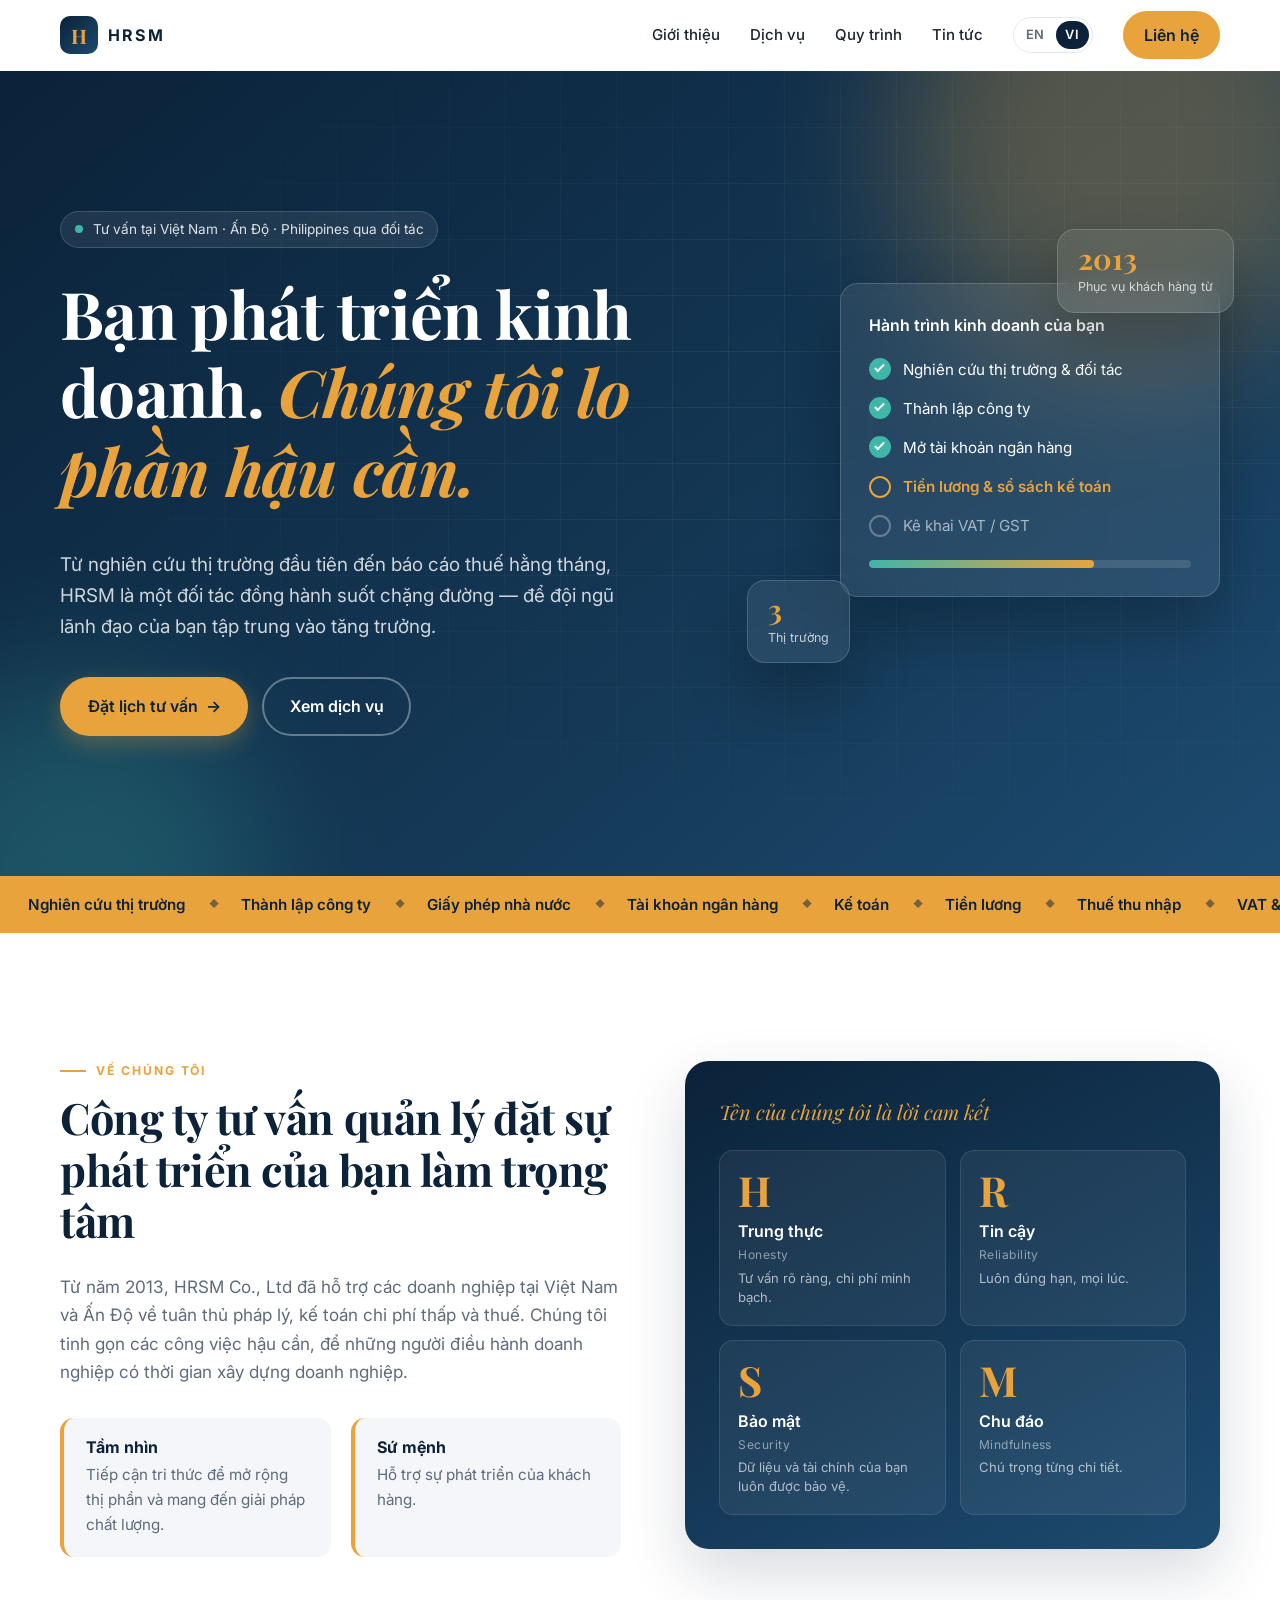
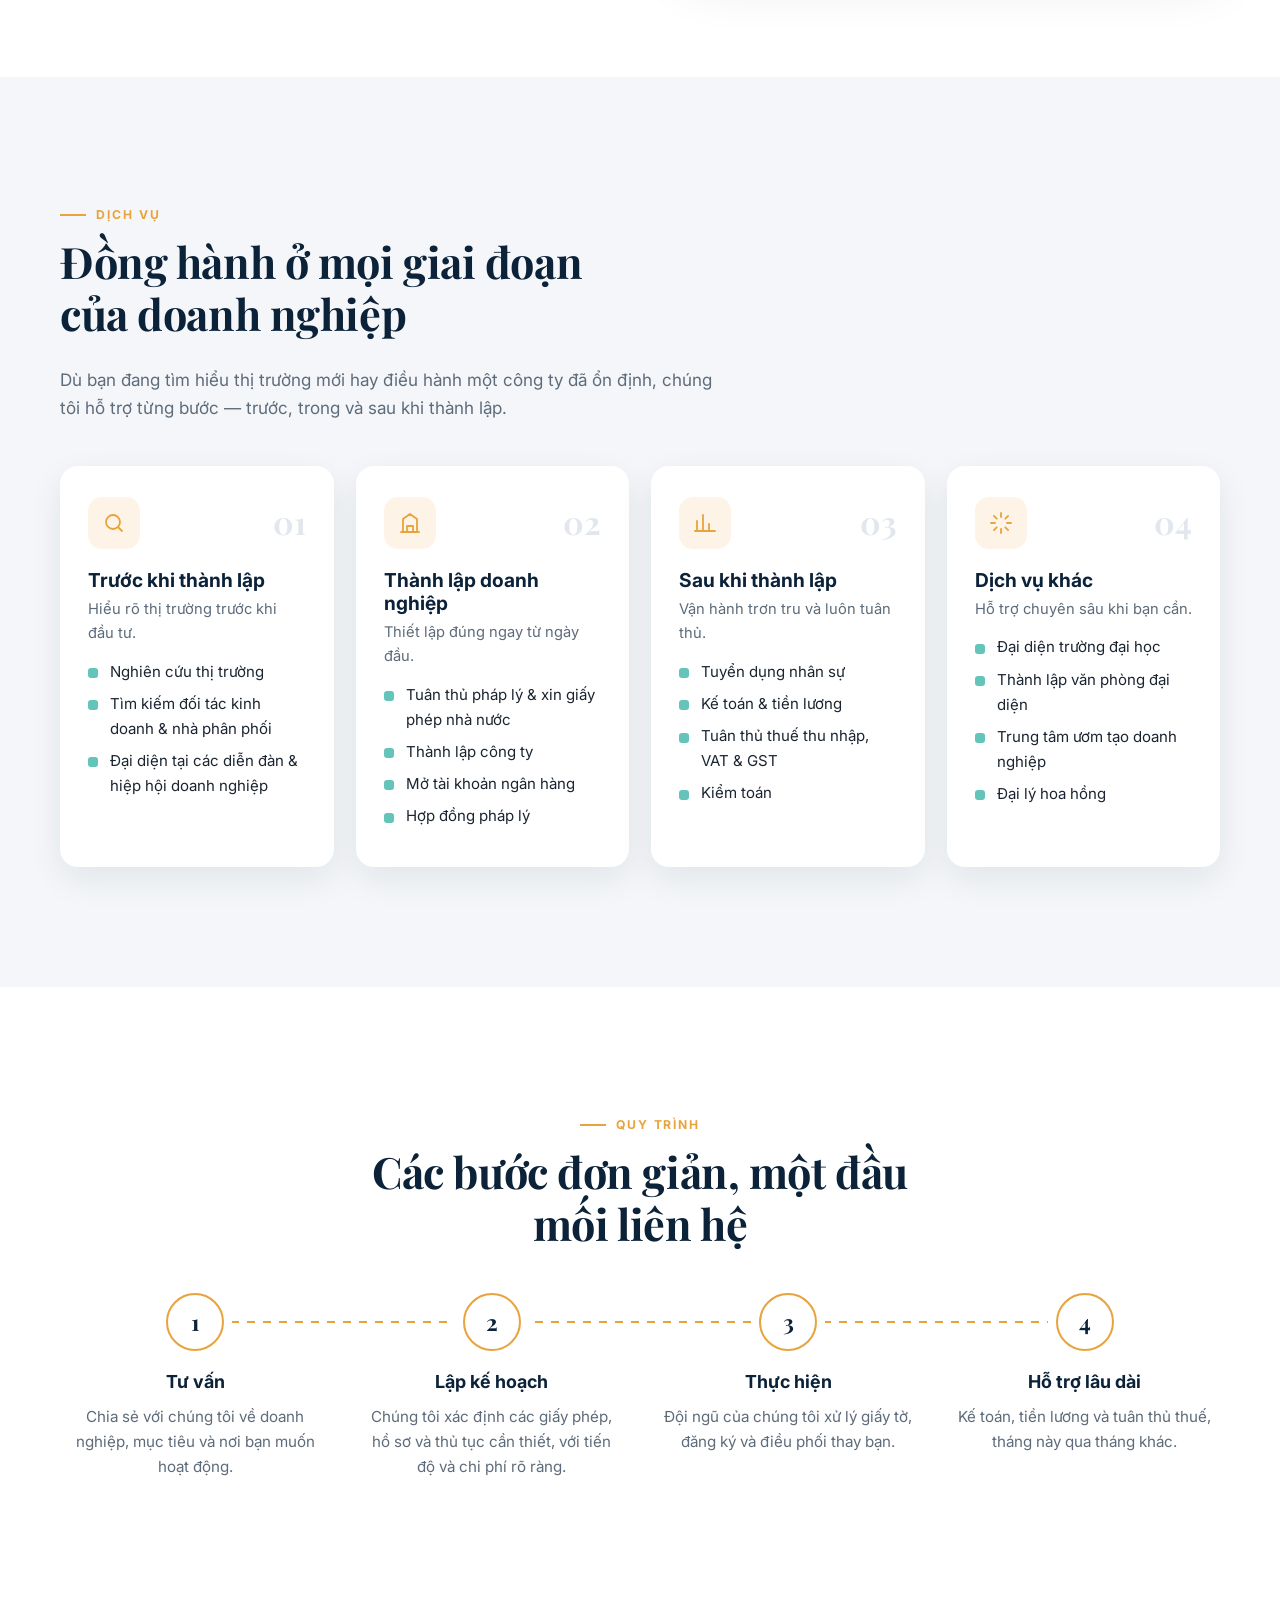
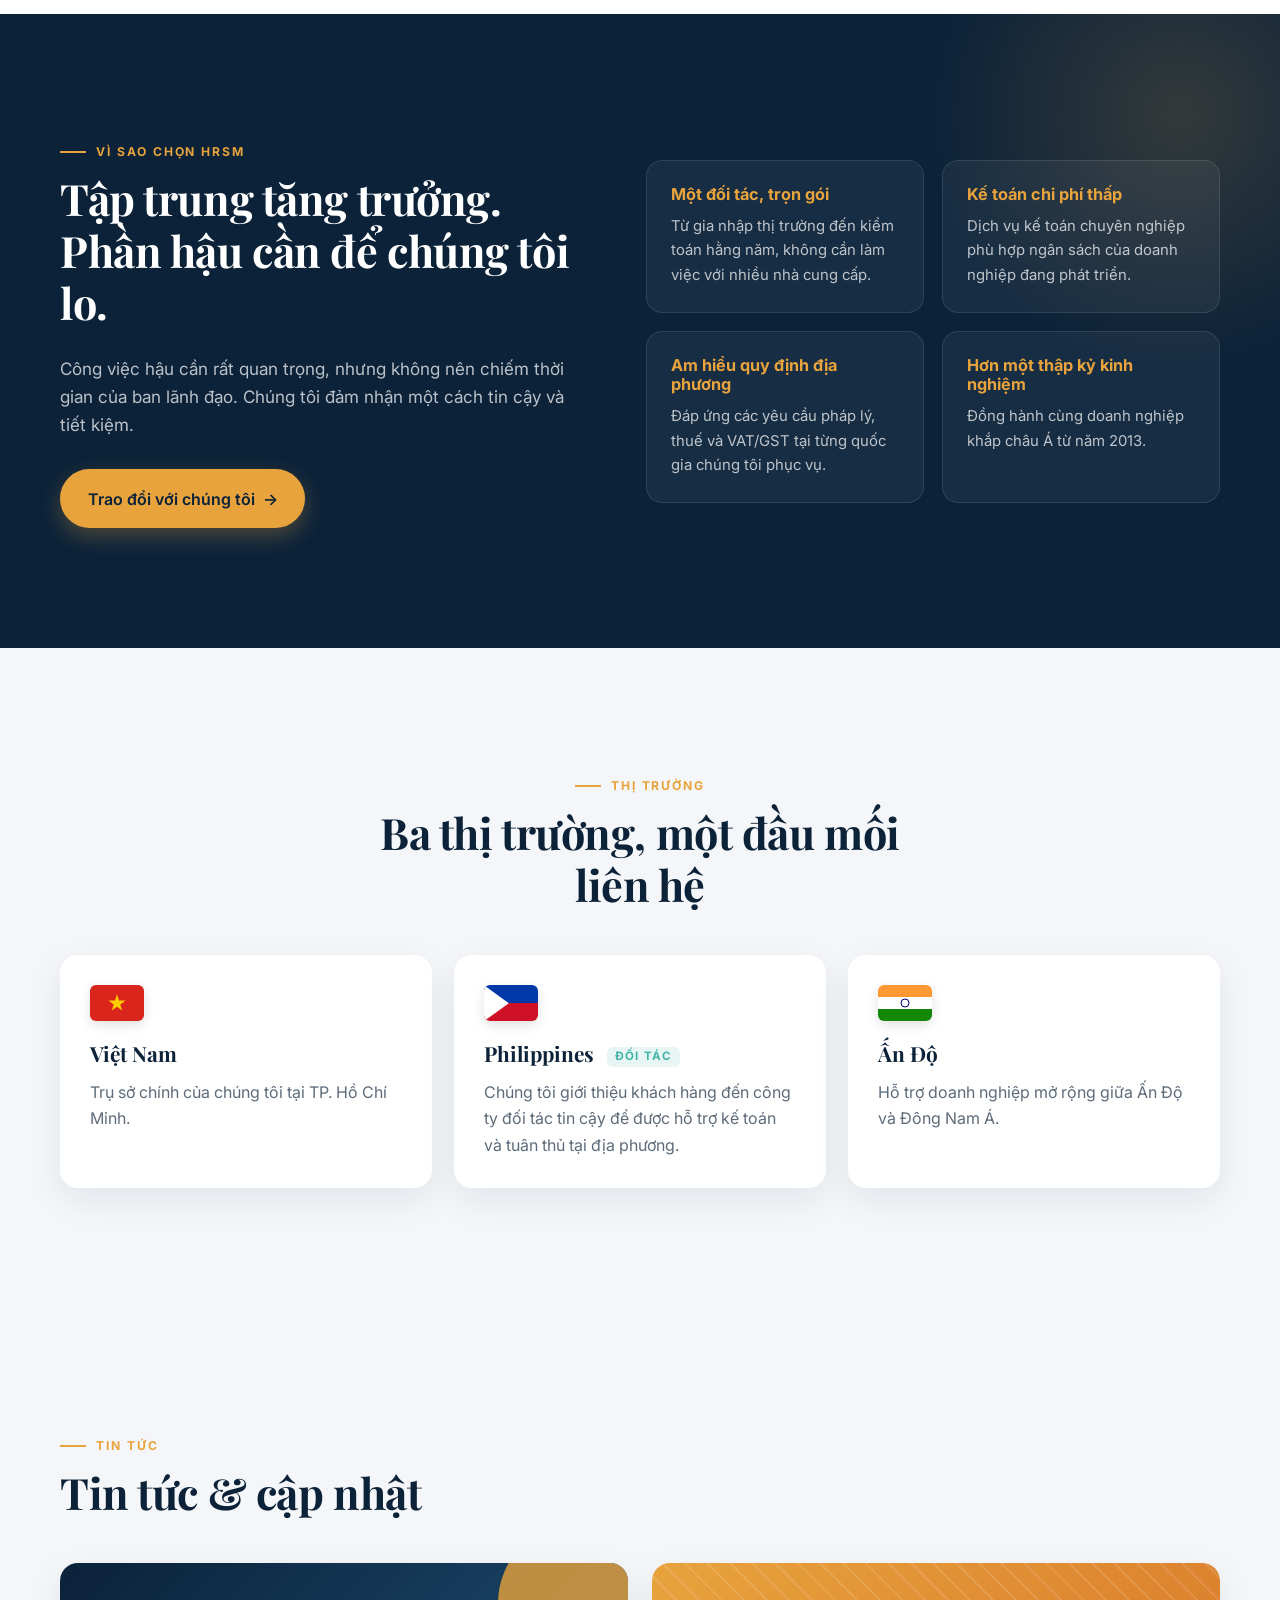
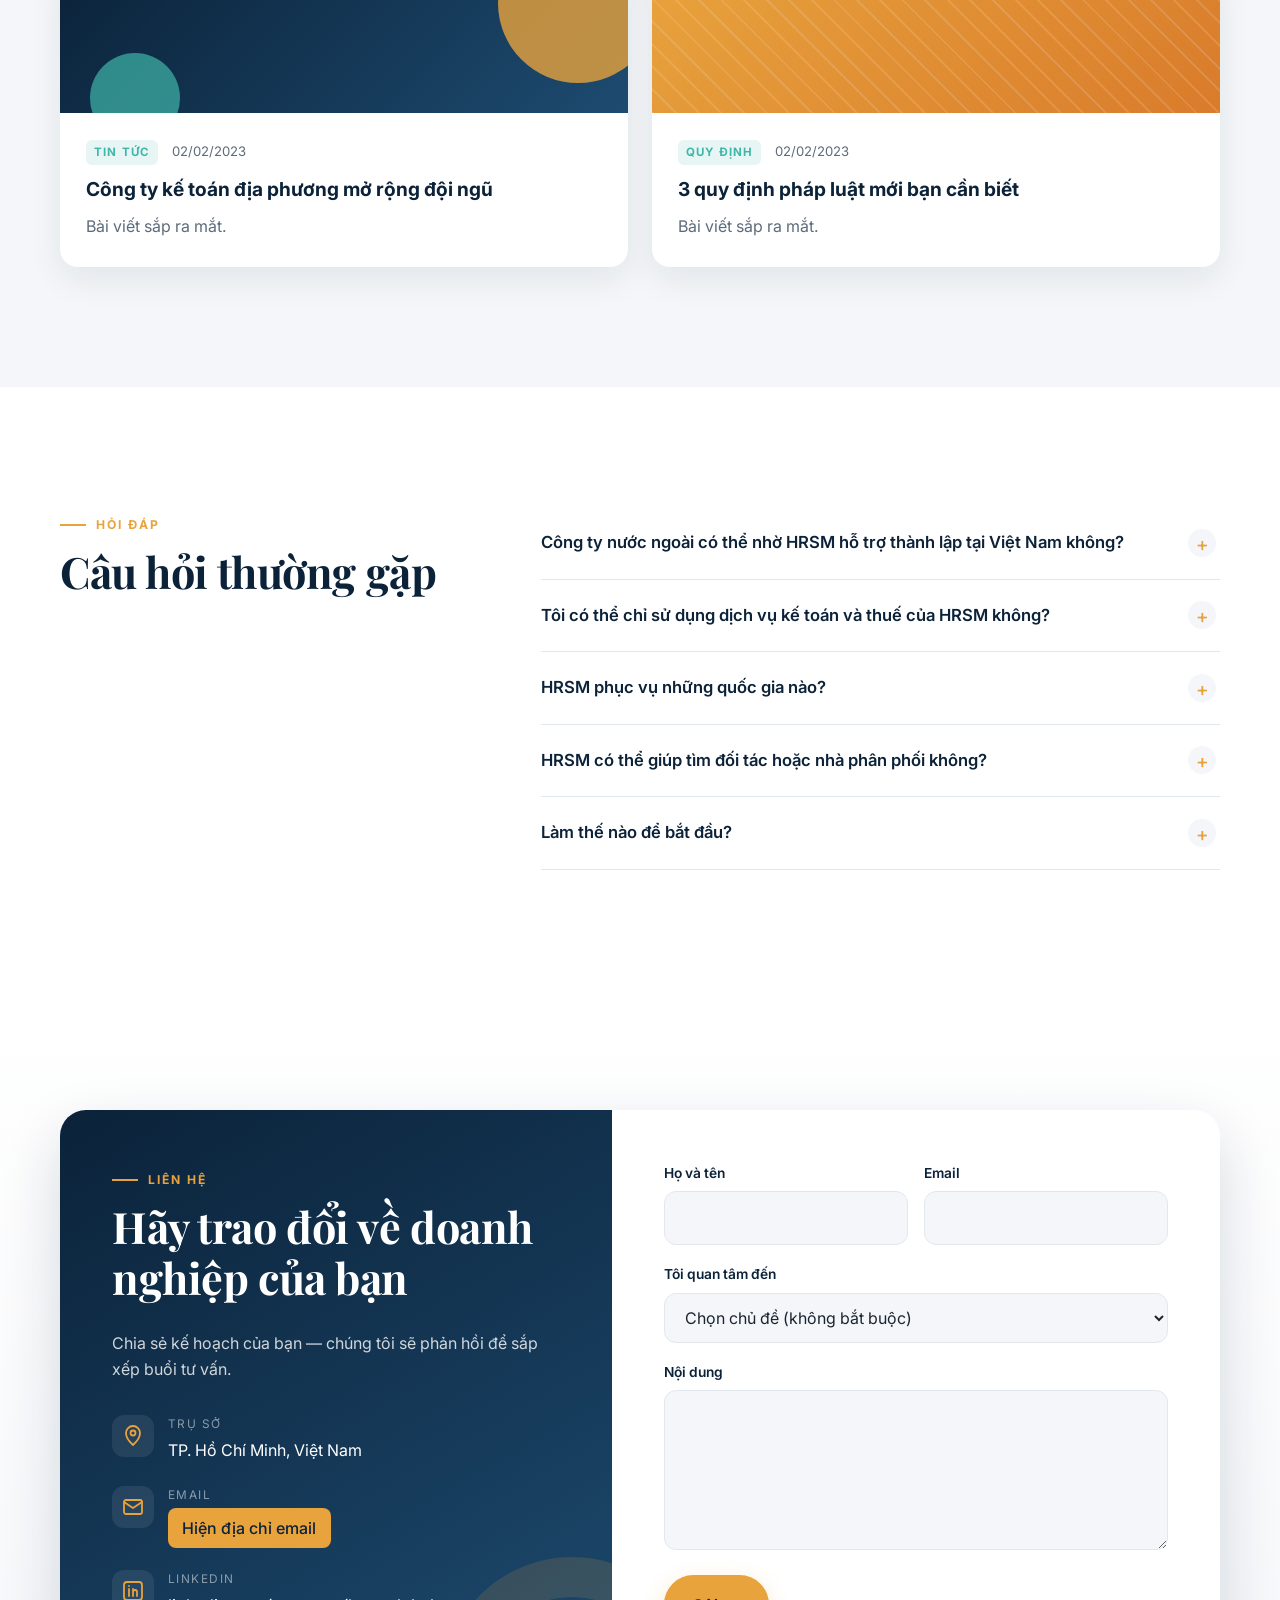
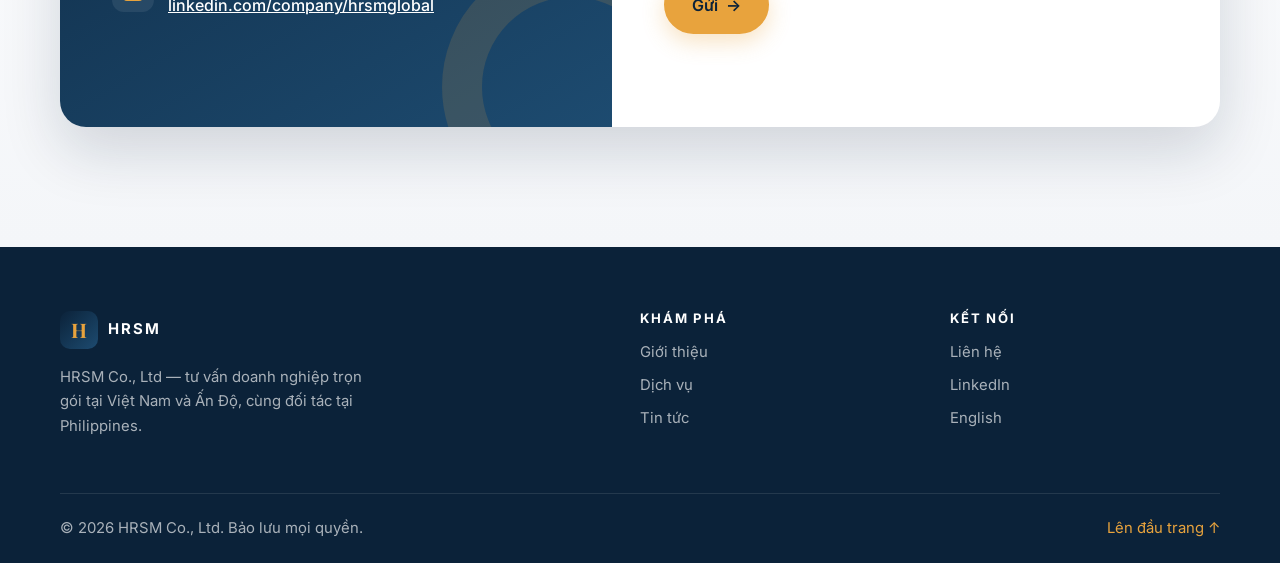
==== commit ab8c6c98: "content: update company values (Honesty, Reliability, Security, Mindfulness) Co-Authored-By: Claude " ====
--- a/vi/index.html
+++ b/vi/index.html
@@ -112,9 +112,9 @@
         <p class="values-caption">Tên của chúng tôi là lời cam kết</p>
         <div class="values-grid">
           <div class="value"><span class="letter">H</span><span class="word">Trung thực <span class="en">Honesty</span></span><small>Tư vấn rõ ràng, chi phí minh bạch.</small></div>
-          <div class="value"><span class="letter">R</span><span class="word">Tôn trọng <span class="en">Respect</span></span><small>Thời gian của bạn, đội ngũ của bạn và quy định địa phương.</small></div>
-          <div class="value"><span class="letter">S</span><span class="word">Không ngừng hoàn thiện <span class="en">Self-improvement</span></span><small>Luôn học hỏi, luôn tiến bộ.</small></div>
-          <div class="value"><span class="letter">M</span><span class="word">Hiện đại <span class="en">Modern</span></span><small>Làm việc theo cách số hóa.</small></div>
+          <div class="value"><span class="letter">R</span><span class="word">Tin cậy <span class="en">Reliability</span></span><small>Luôn đúng hạn, mọi lúc.</small></div>
+          <div class="value"><span class="letter">S</span><span class="word">Bảo mật <span class="en">Security</span></span><small>Dữ liệu và tài chính của bạn luôn được bảo vệ.</small></div>
+          <div class="value"><span class="letter">M</span><span class="word">Chu đáo <span class="en">Mindfulness</span></span><small>Chú trọng từng chi tiết.</small></div>
         </div>
       </div>
     </div>
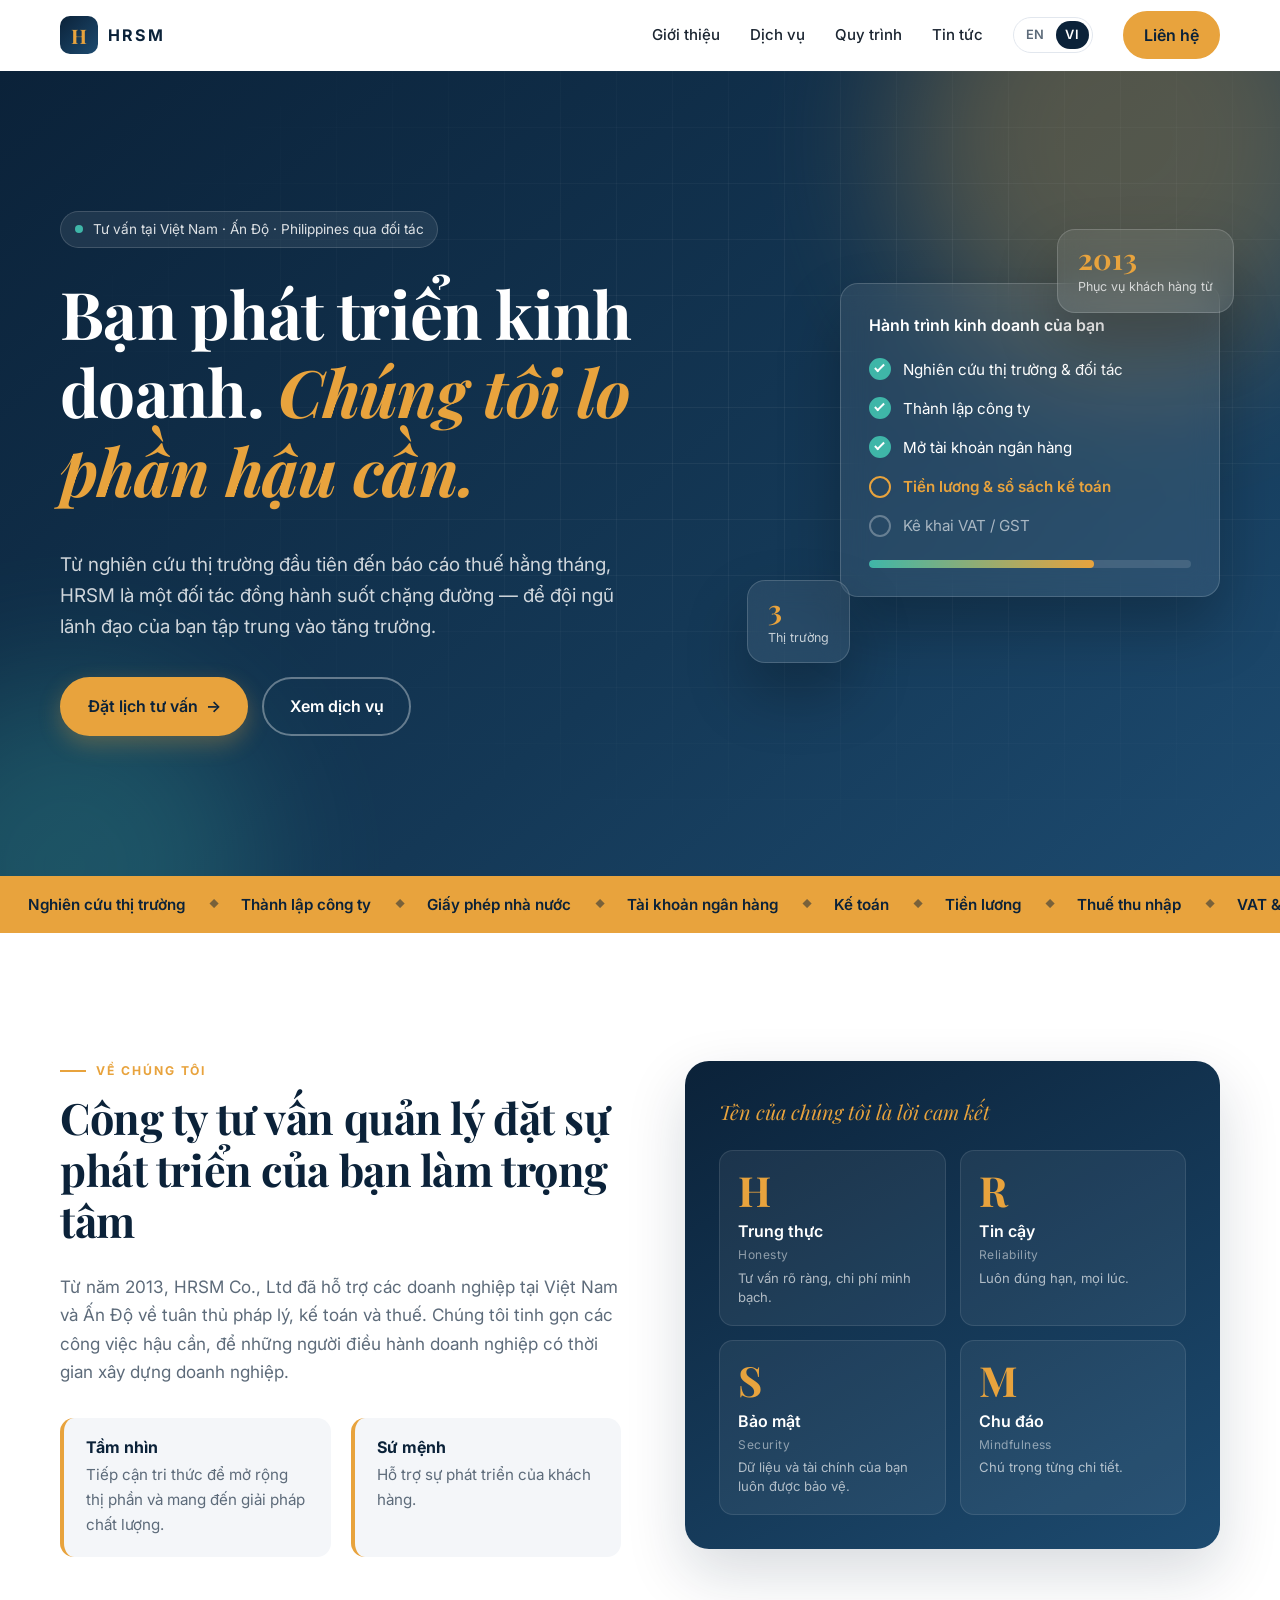
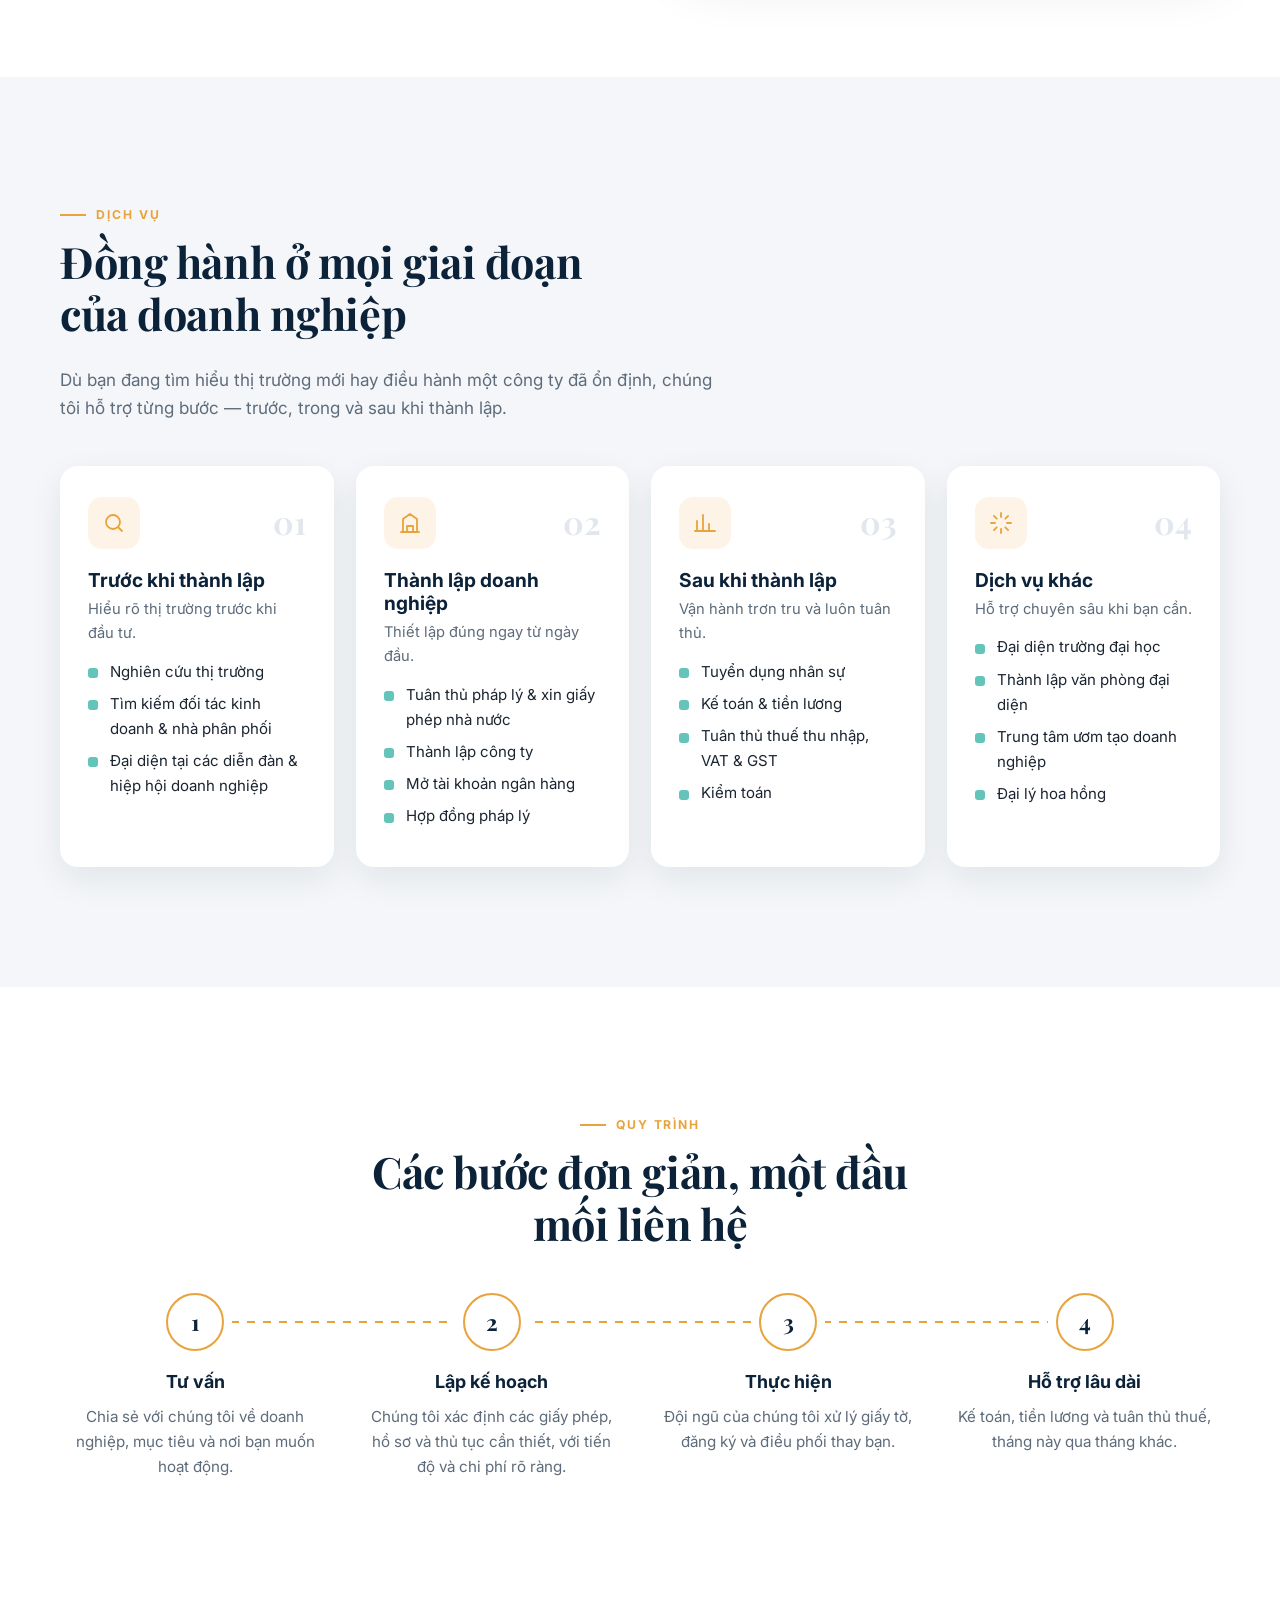
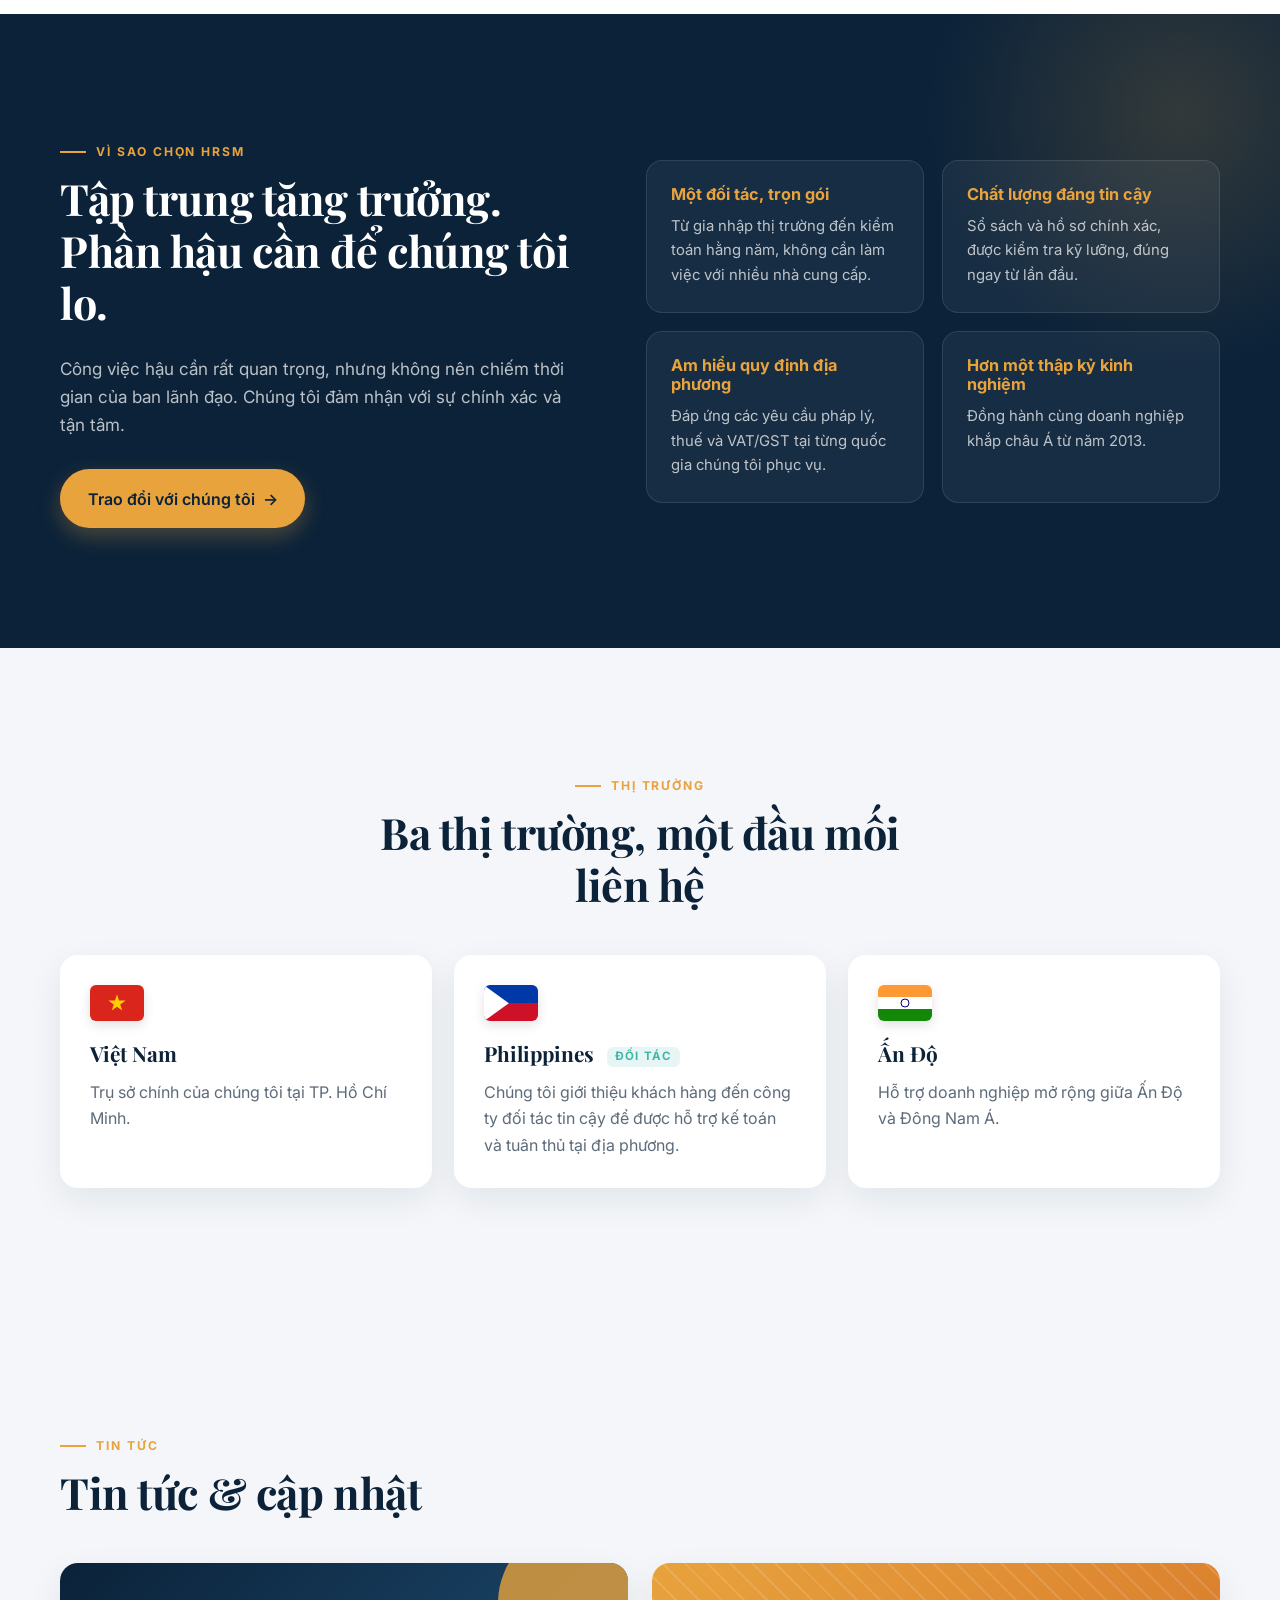
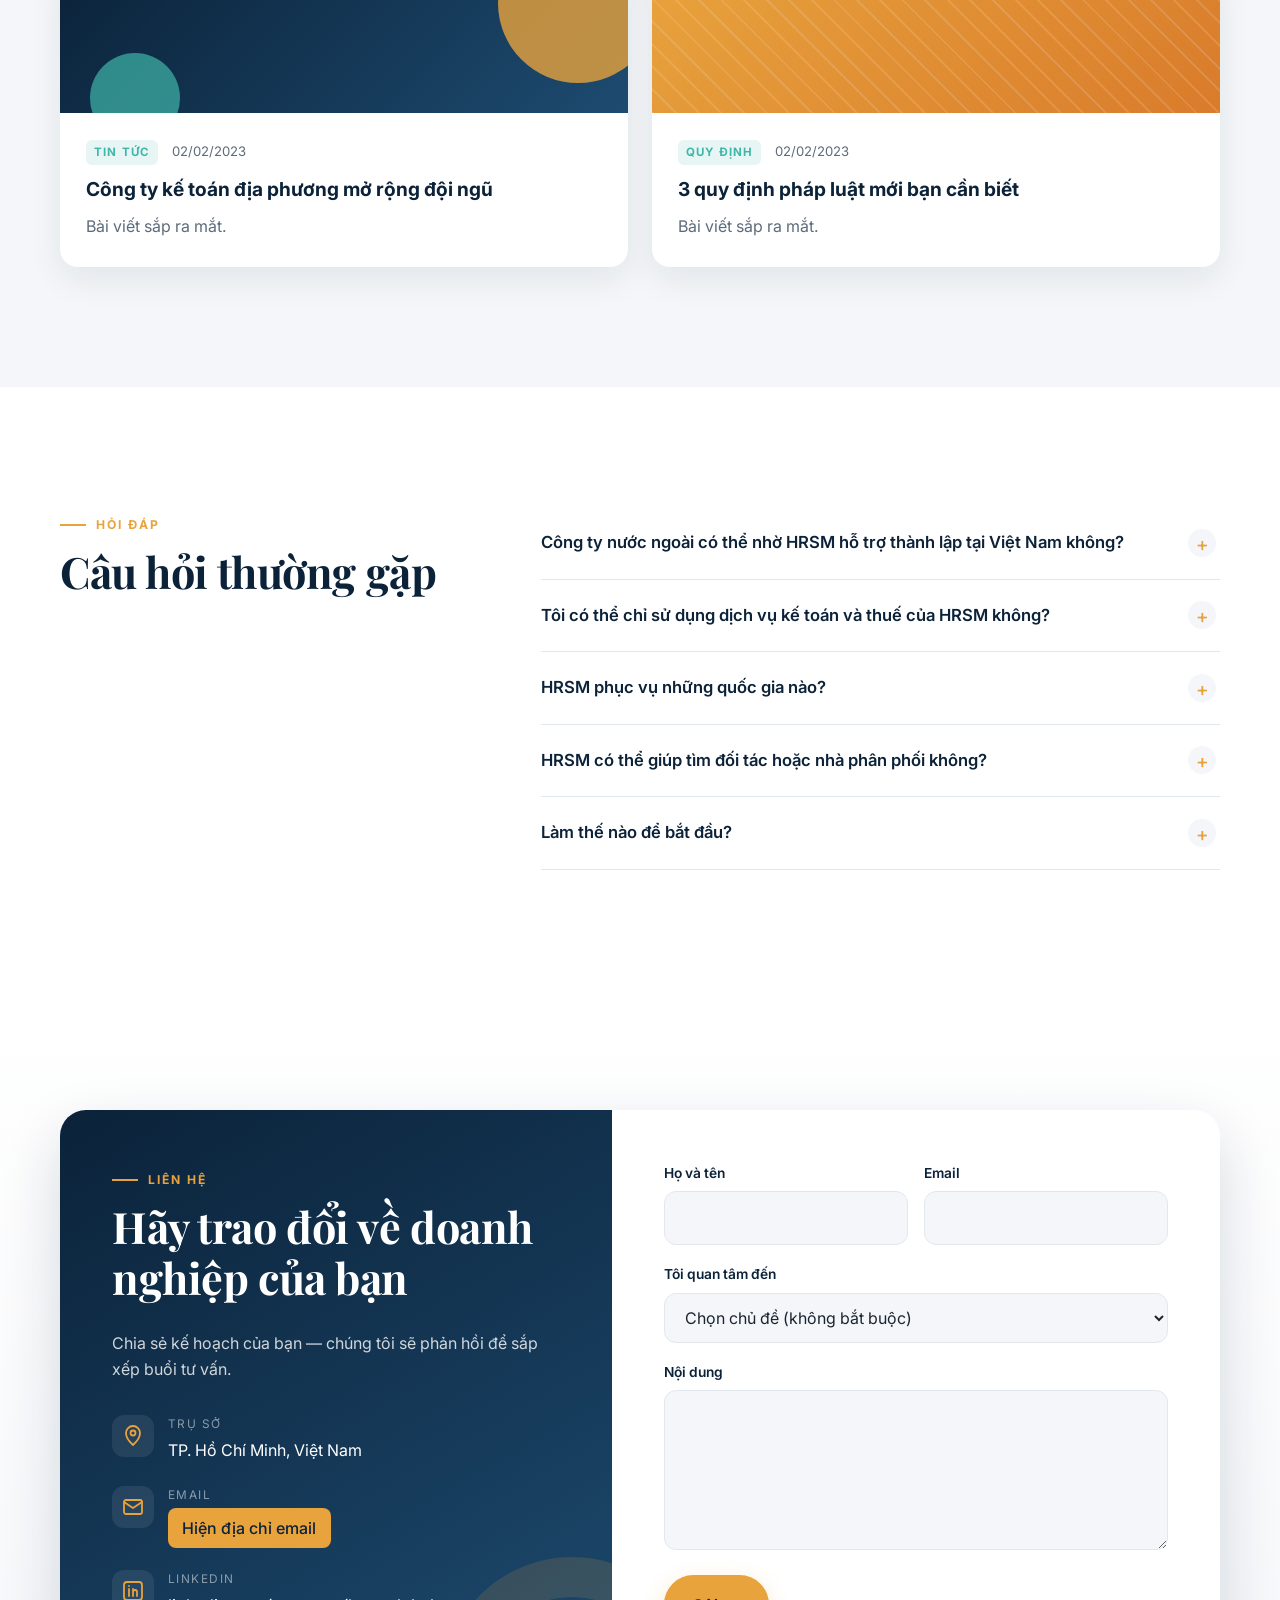
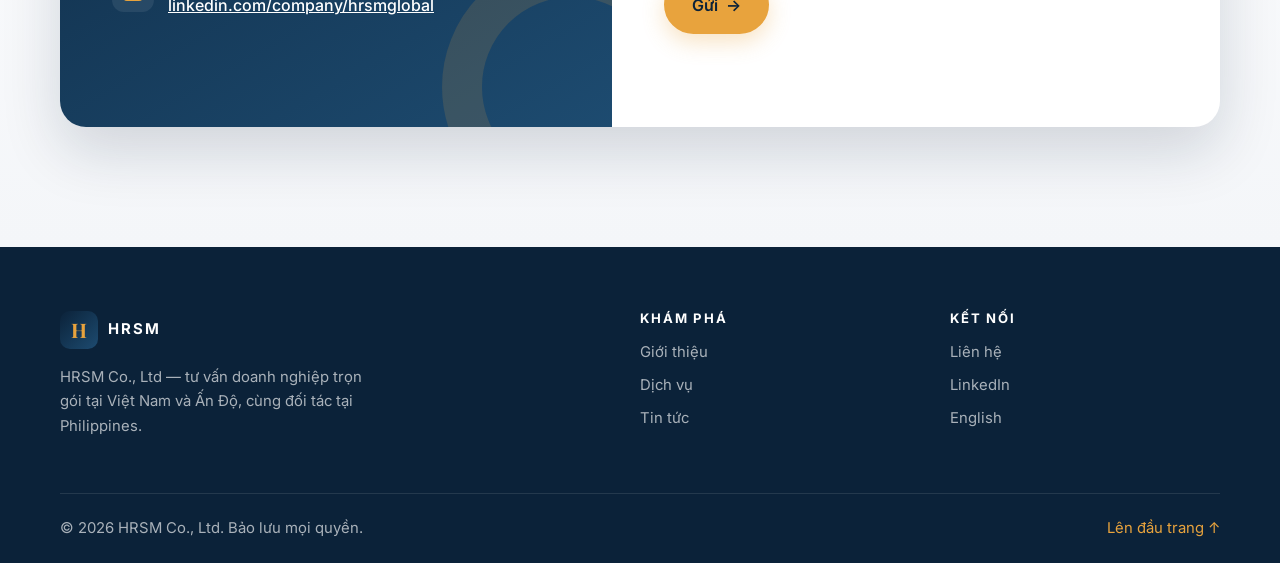
==== commit be712196: "content: position on quality instead of low cost Co-Authored-By: Claude Opus 5.5 (1M context) <norep" ====
--- a/vi/index.html
+++ b/vi/index.html
@@ -95,7 +95,7 @@
       <div class="fade">
         <p class="eyebrow">Về chúng tôi</p>
         <h2>Công ty tư vấn quản lý đặt sự phát triển của bạn làm trọng tâm</h2>
-        <p class="body-lg">Từ năm 2013, HRSM Co., Ltd đã hỗ trợ các doanh nghiệp tại Việt Nam và Ấn Độ về tuân thủ pháp lý, kế toán chi phí thấp và thuế. Chúng tôi tinh gọn các công việc hậu cần, để những người điều hành doanh nghiệp có thời gian xây dựng doanh nghiệp.</p>
+        <p class="body-lg">Từ năm 2013, HRSM Co., Ltd đã hỗ trợ các doanh nghiệp tại Việt Nam và Ấn Độ về tuân thủ pháp lý, kế toán và thuế. Chúng tôi tinh gọn các công việc hậu cần, để những người điều hành doanh nghiệp có thời gian xây dựng doanh nghiệp.</p>
         <div class="vm">
           <div>
             <h3>Tầm nhìn</h3>
@@ -226,7 +226,7 @@
       <div class="fade">
         <p class="eyebrow">Vì sao chọn HRSM</p>
         <h2>Tập trung tăng trưởng. Phần hậu cần để chúng tôi lo.</h2>
-        <p class="body-lg">Công việc hậu cần rất quan trọng, nhưng không nên chiếm thời gian của ban lãnh đạo. Chúng tôi đảm nhận một cách tin cậy và tiết kiệm.</p>
+        <p class="body-lg">Công việc hậu cần rất quan trọng, nhưng không nên chiếm thời gian của ban lãnh đạo. Chúng tôi đảm nhận với sự chính xác và tận tâm.</p>
         <a href="#contact" class="btn">Trao đổi với chúng tôi <span aria-hidden="true">→</span></a>
       </div>
       <div class="why-list">
@@ -235,8 +235,8 @@
           <p>Từ gia nhập thị trường đến kiểm toán hằng năm, không cần làm việc với nhiều nhà cung cấp.</p>
         </div>
         <div class="why-item fade">
-          <h3>Kế toán chi phí thấp</h3>
-          <p>Dịch vụ kế toán chuyên nghiệp phù hợp ngân sách của doanh nghiệp đang phát triển.</p>
+          <h3>Chất lượng đáng tin cậy</h3>
+          <p>Sổ sách và hồ sơ chính xác, được kiểm tra kỹ lưỡng, đúng ngay từ lần đầu.</p>
         </div>
         <div class="why-item fade">
           <h3>Am hiểu quy định địa phương</h3>
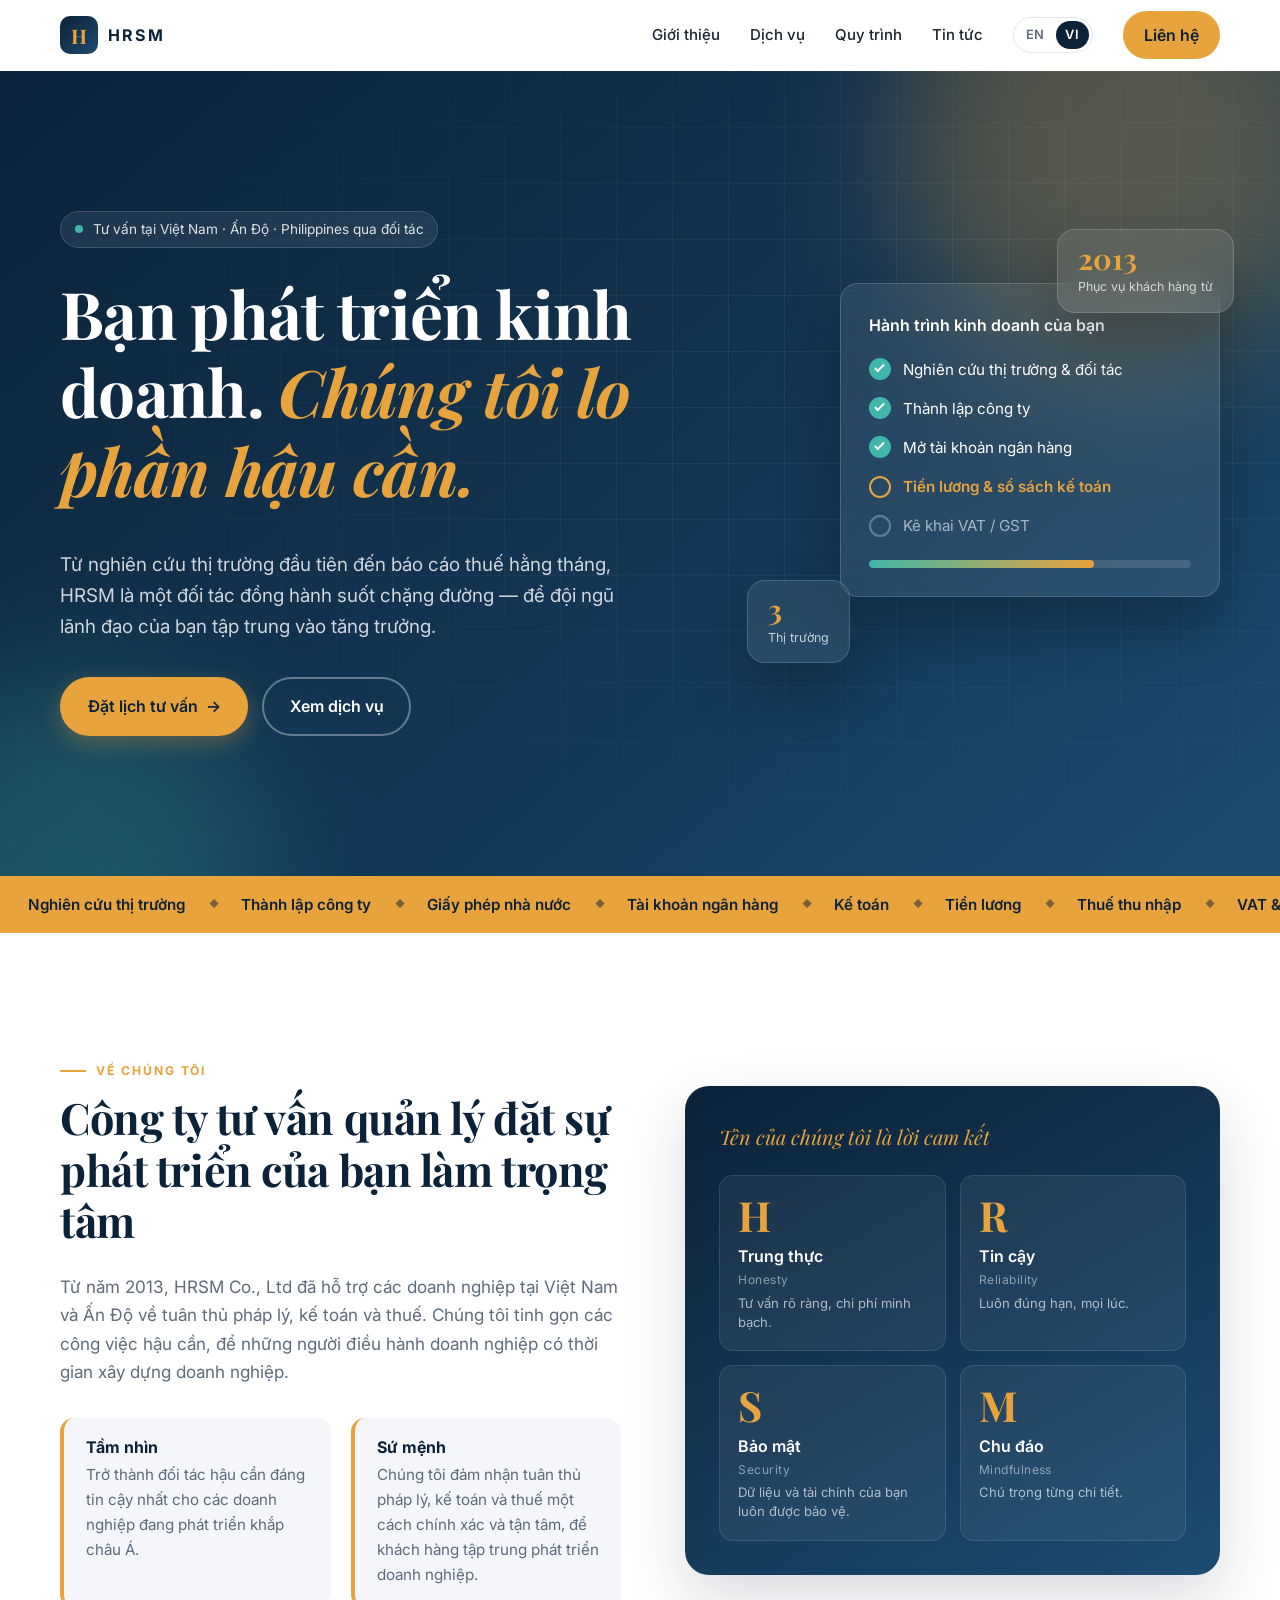
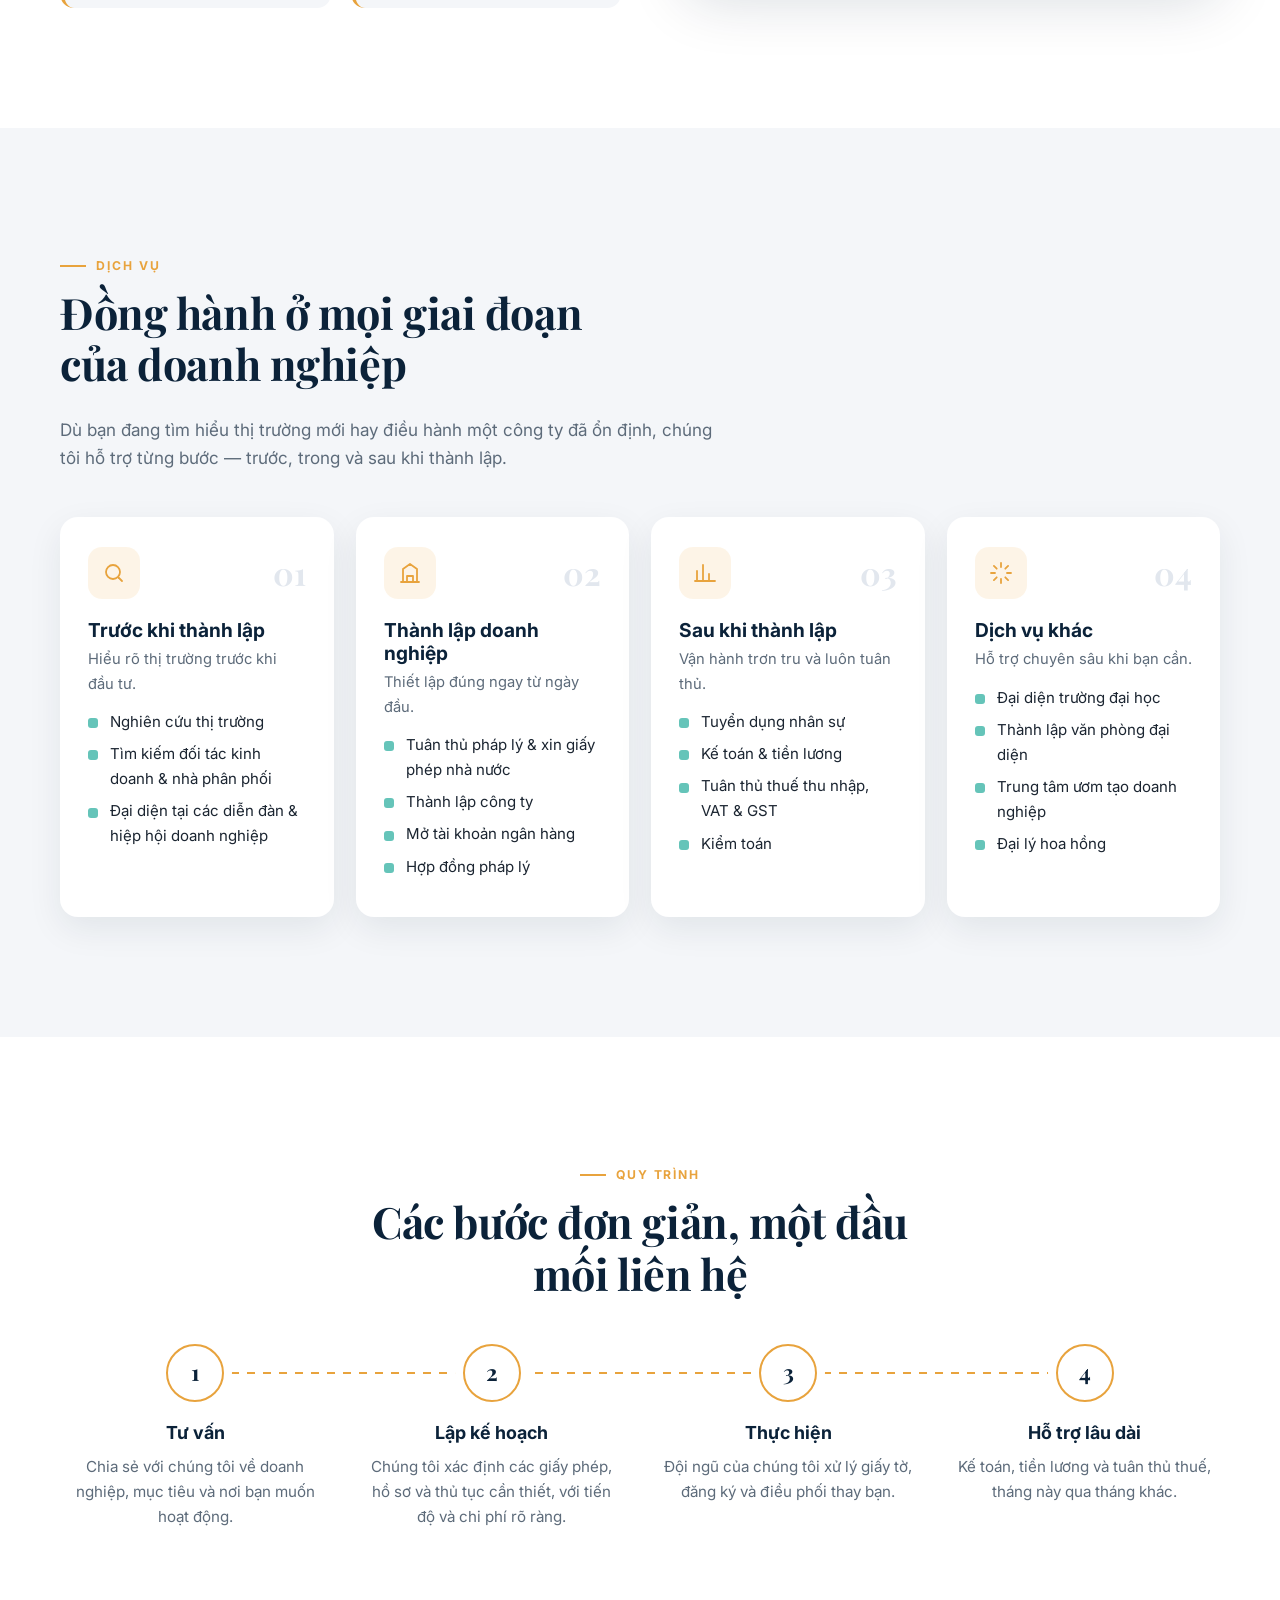
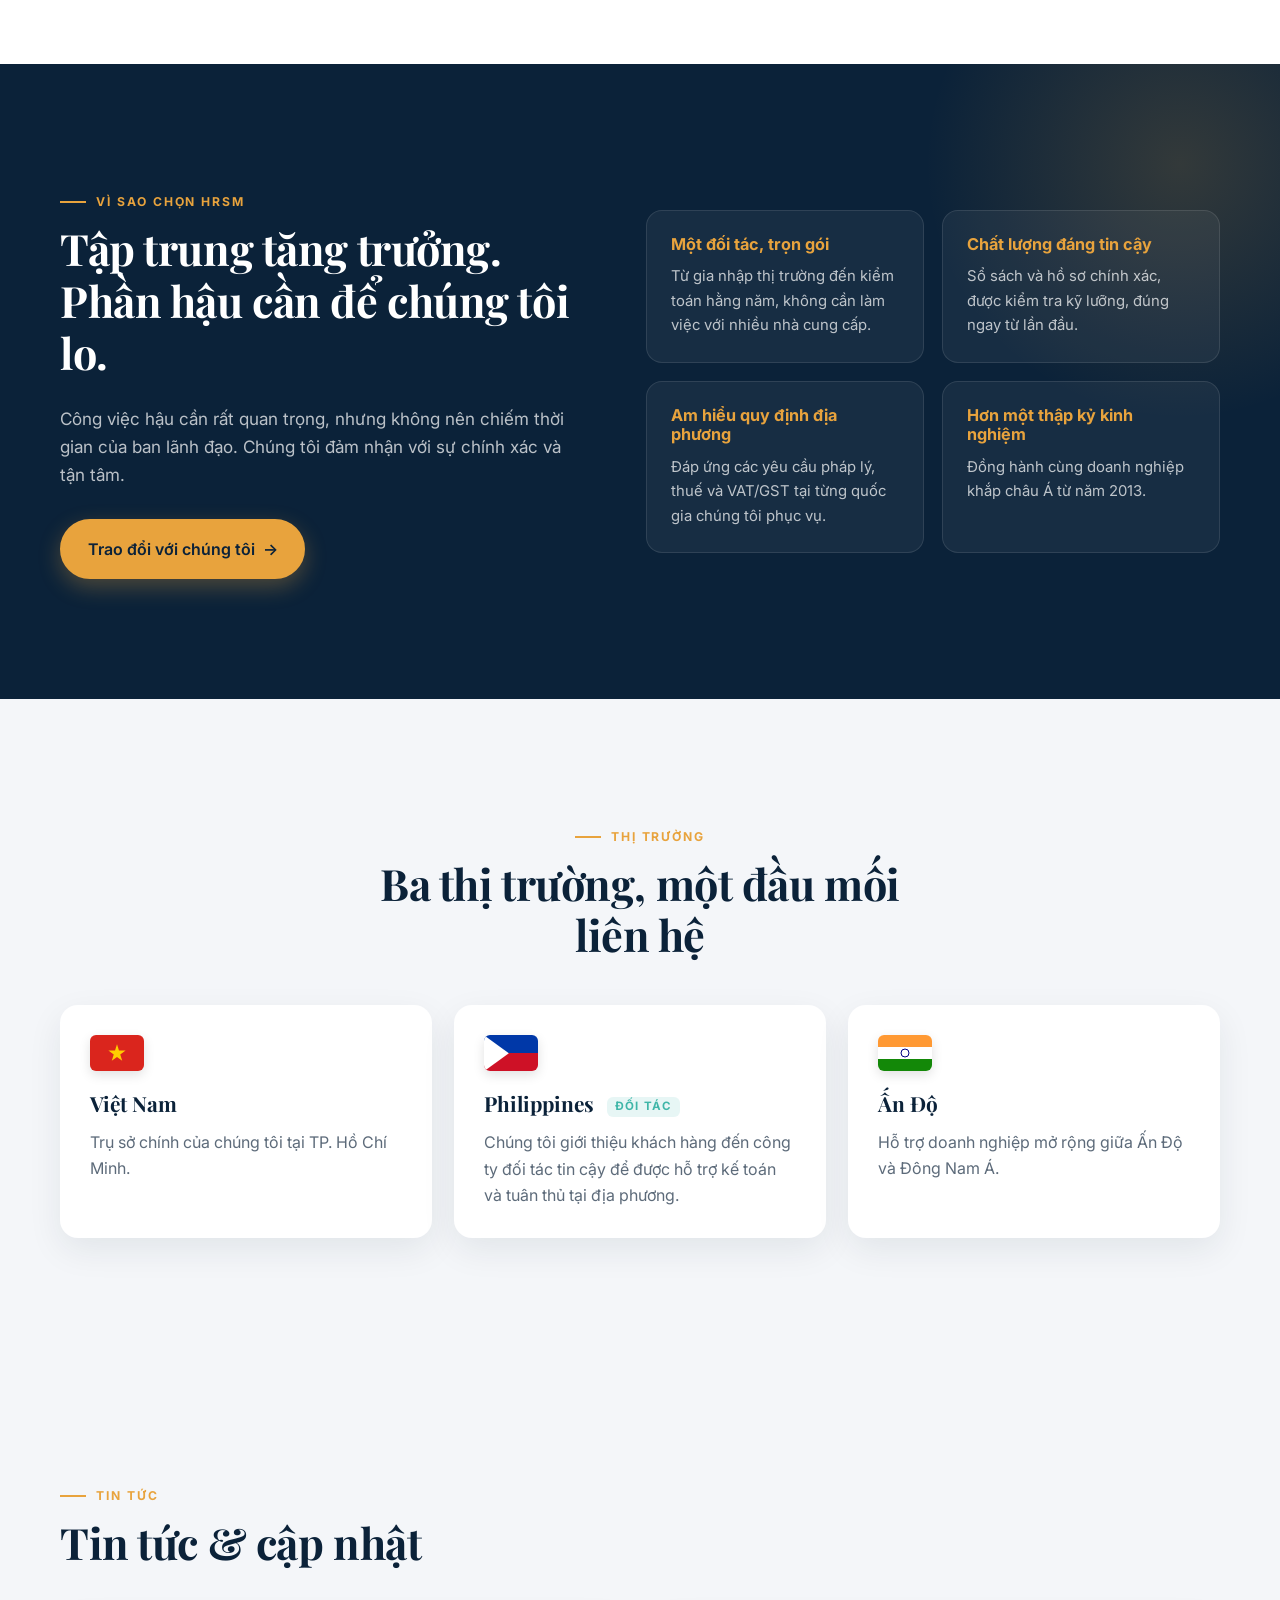
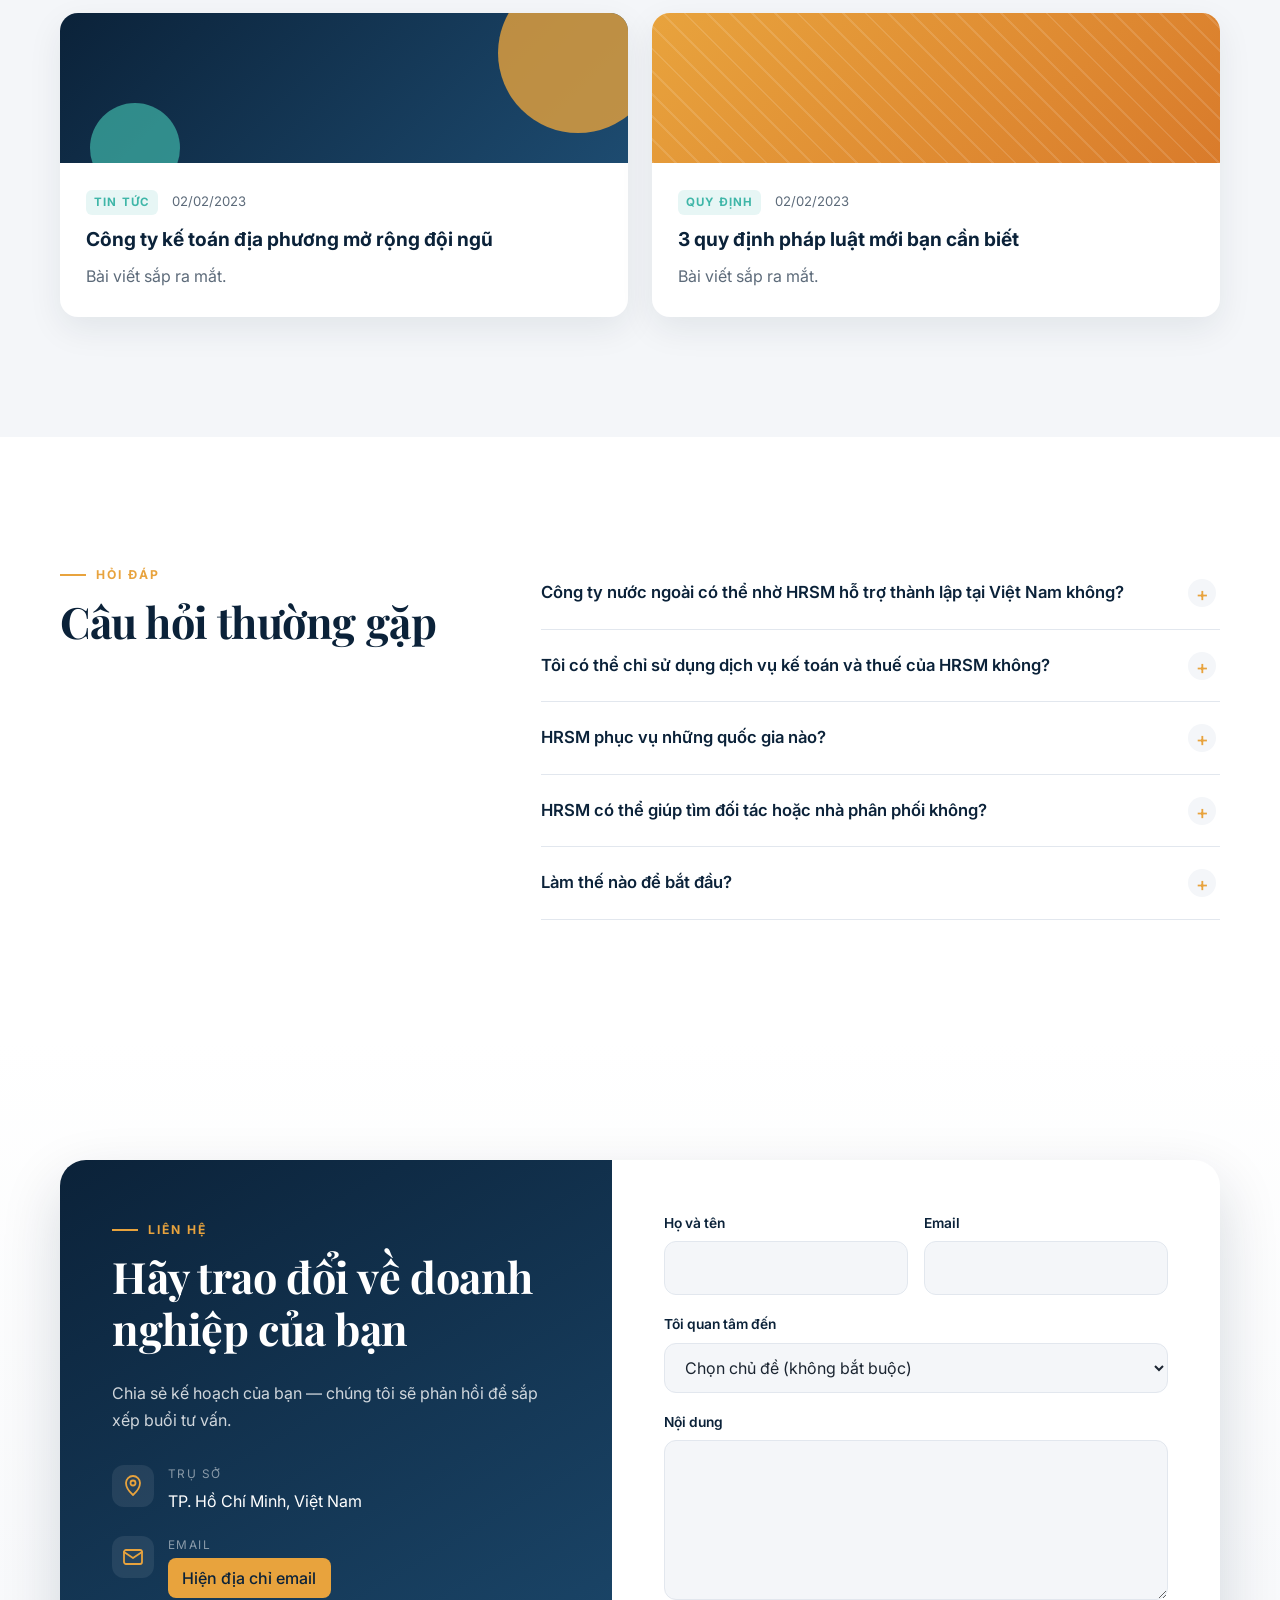
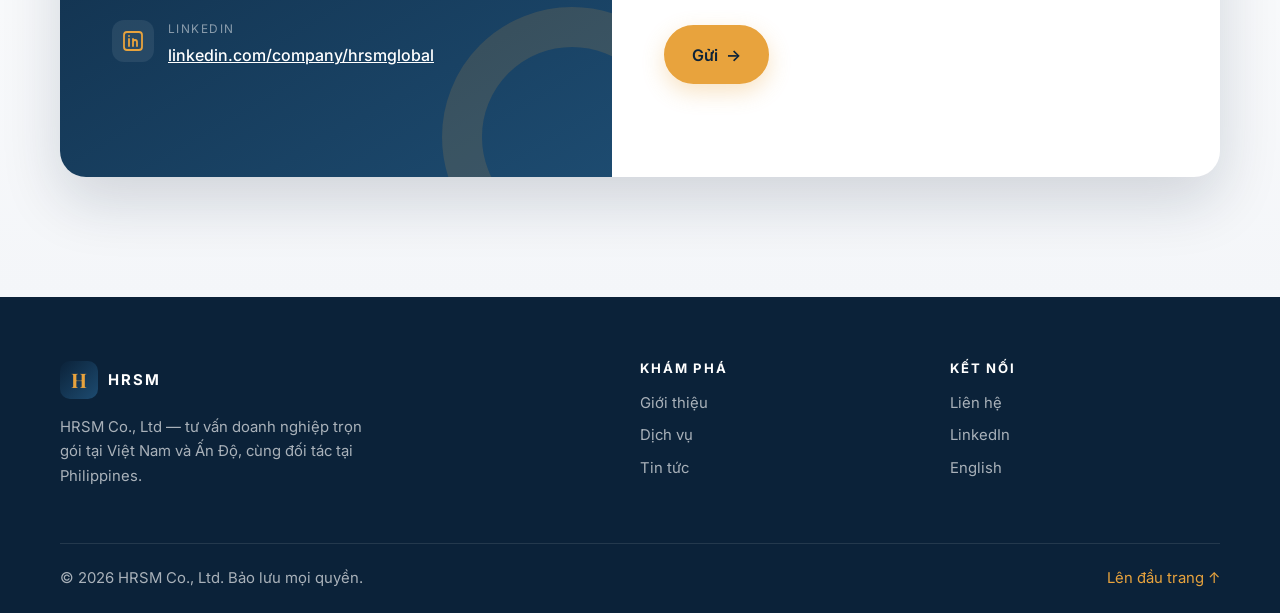
==== commit fb6c7597: "content: new vision and mission Co-Authored-By: Claude Opus 5.5 (1M context) <noreply@anthropic.com>" ====
--- a/vi/index.html
+++ b/vi/index.html
@@ -99,11 +99,11 @@
         <div class="vm">
           <div>
             <h3>Tầm nhìn</h3>
-            <p>Tiếp cận tri thức để mở rộng thị phần và mang đến giải pháp chất lượng.</p>
+            <p>Trở thành đối tác hậu cần đáng tin cậy nhất cho các doanh nghiệp đang phát triển khắp châu Á.</p>
           </div>
           <div>
             <h3>Sứ mệnh</h3>
-            <p>Hỗ trợ sự phát triển của khách hàng.</p>
+            <p>Chúng tôi đảm nhận tuân thủ pháp lý, kế toán và thuế một cách chính xác và tận tâm, để khách hàng tập trung phát triển doanh nghiệp.</p>
           </div>
         </div>
       </div>
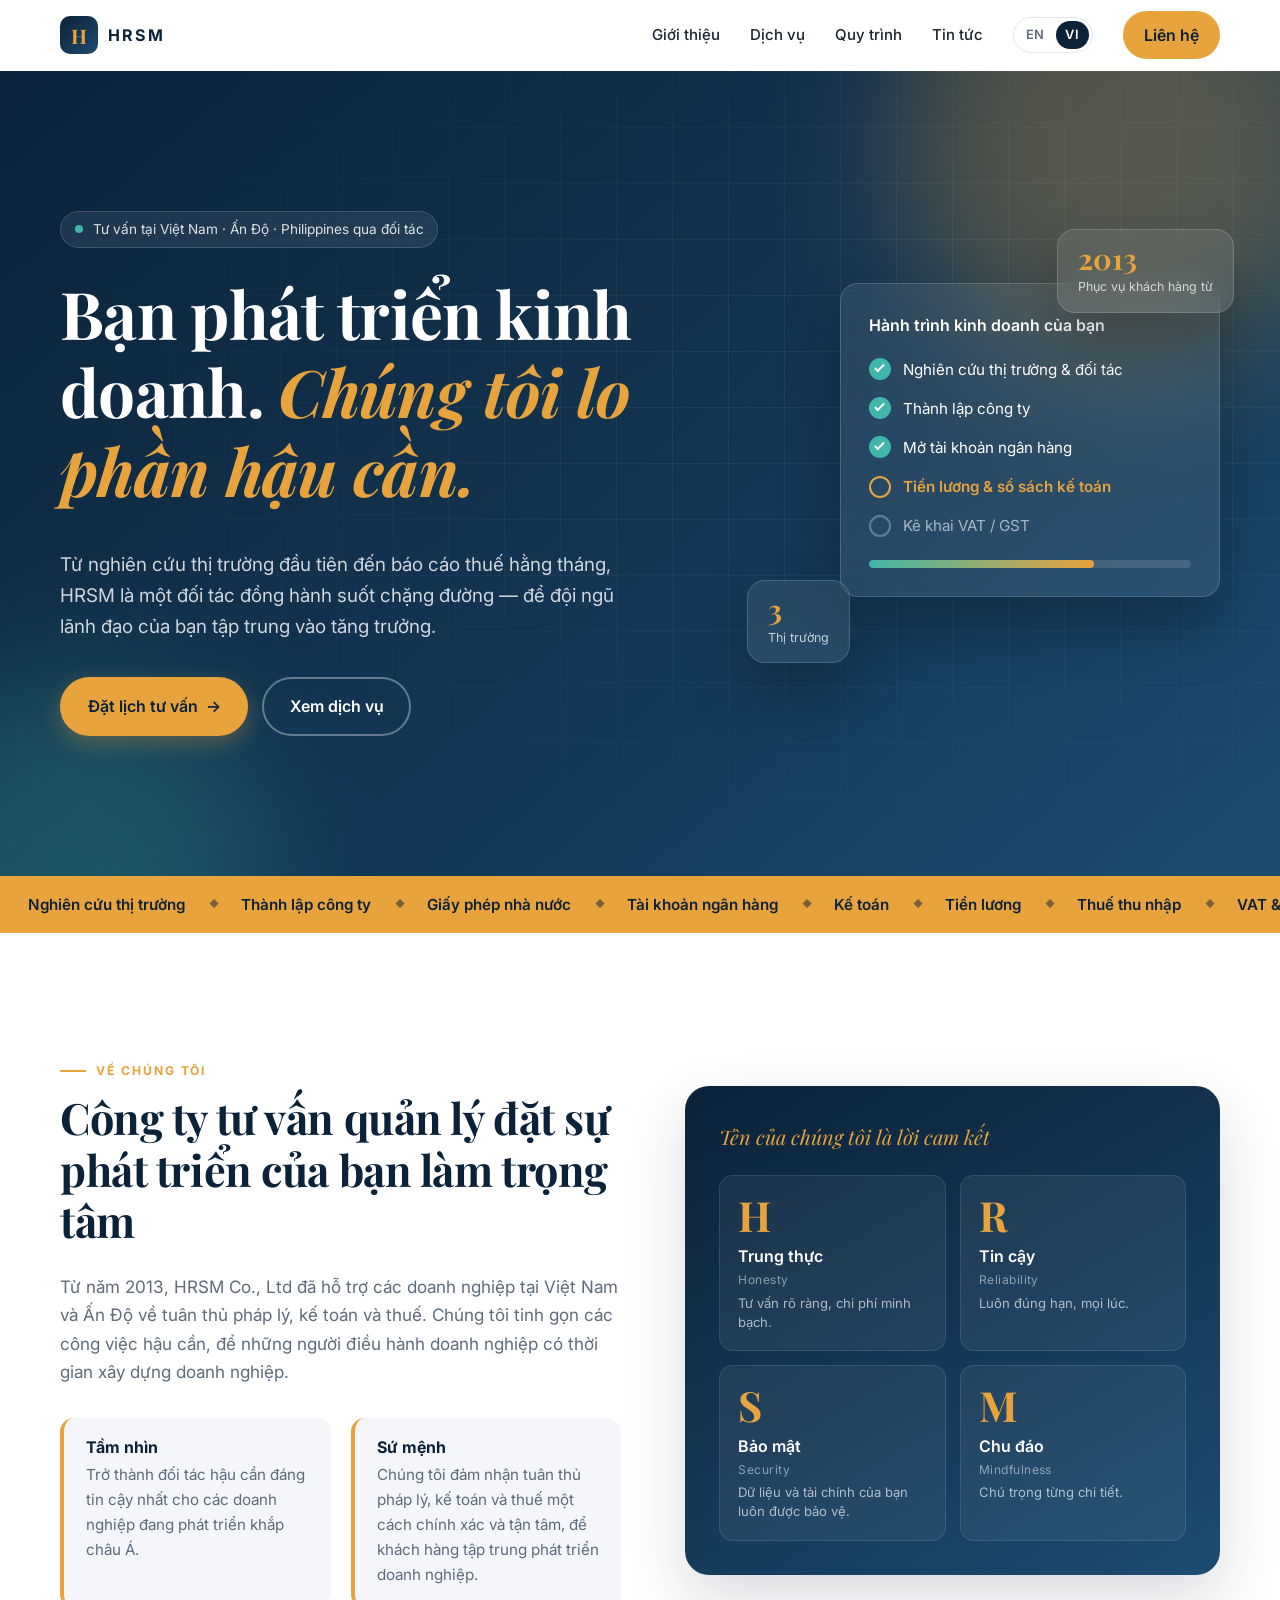
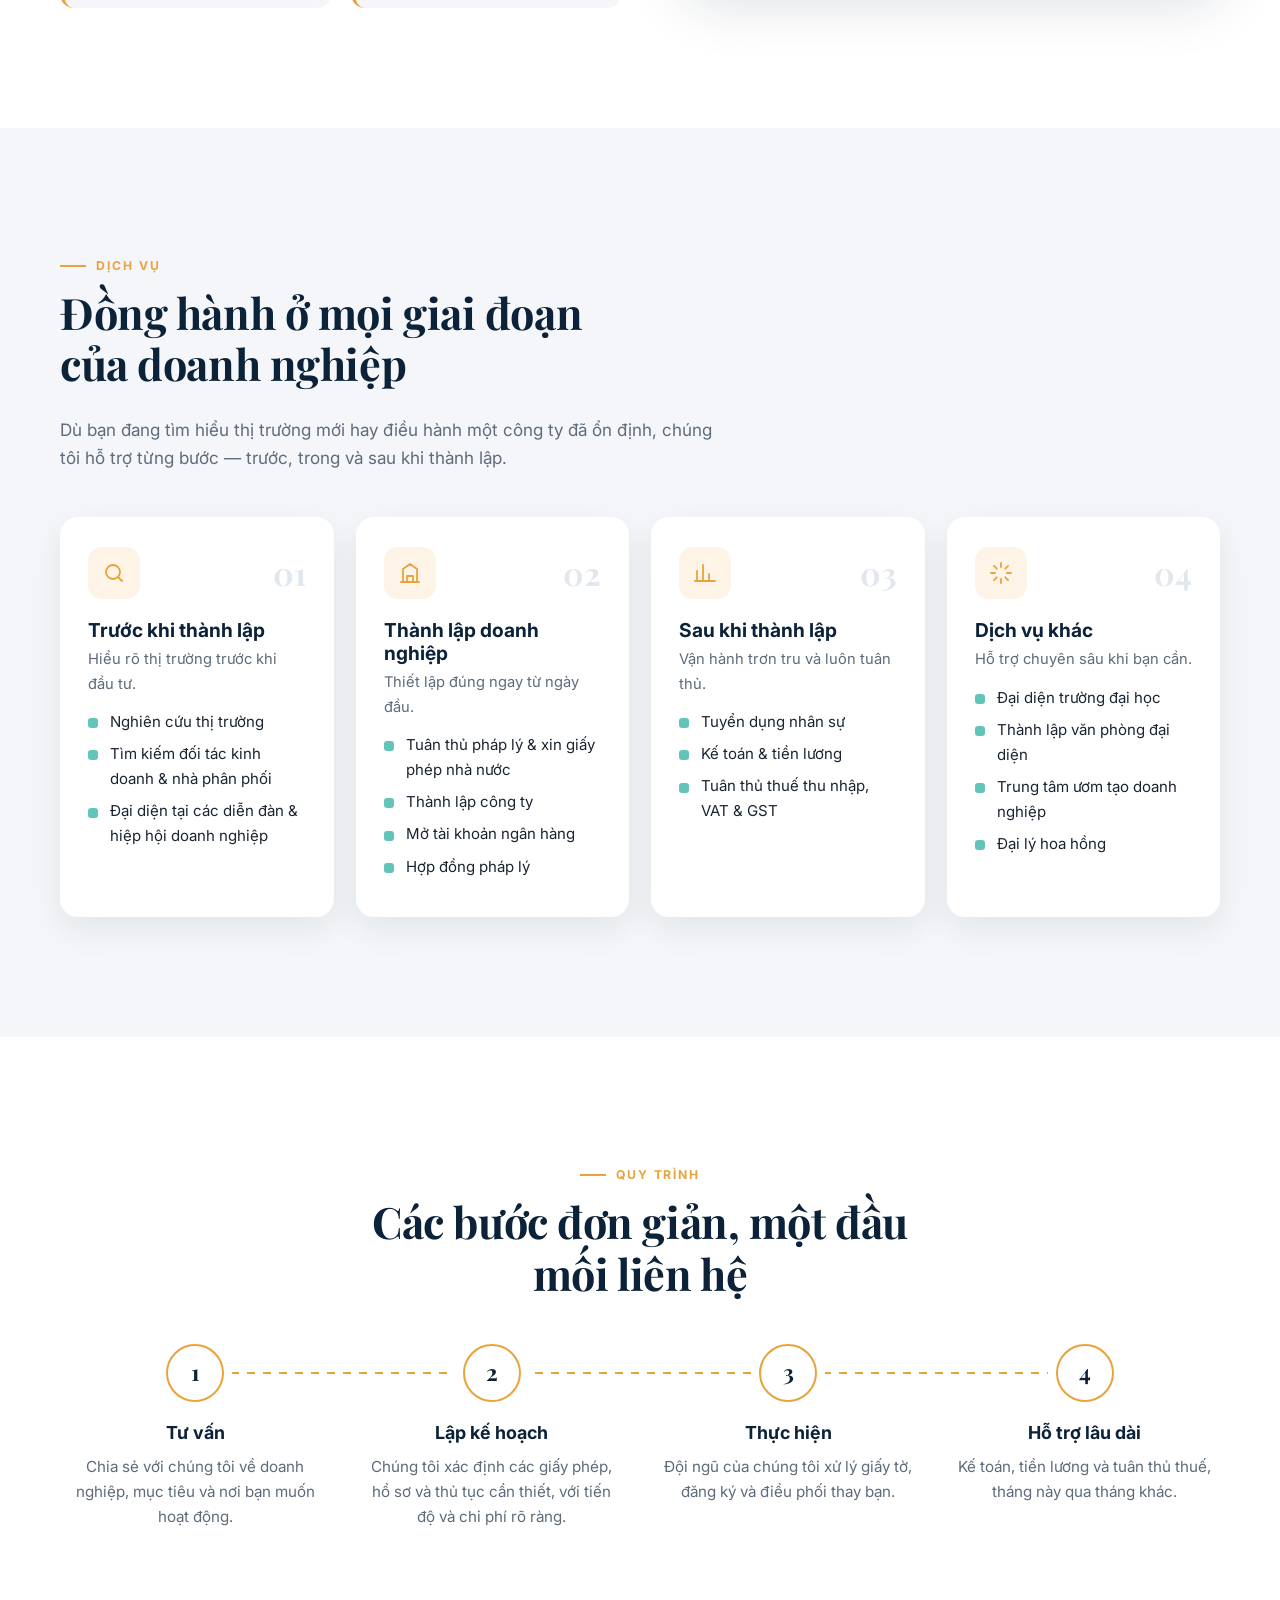
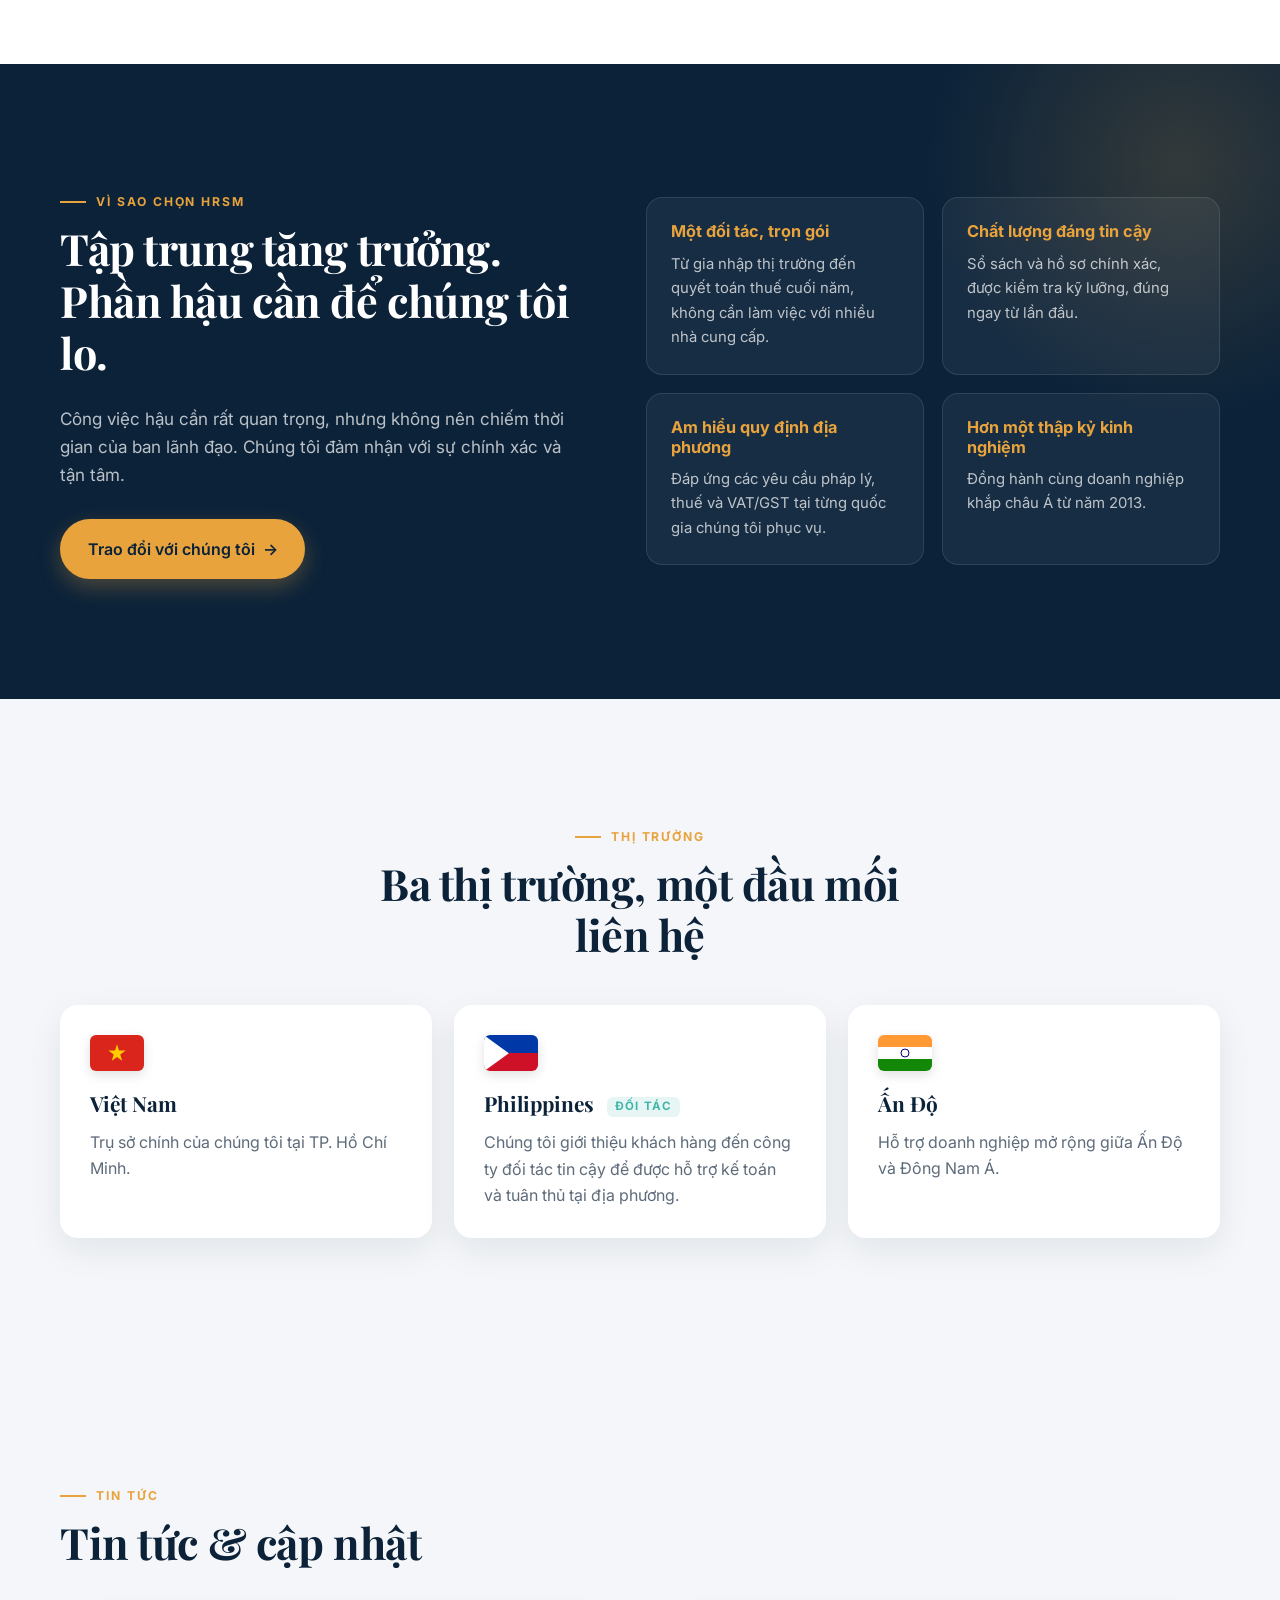
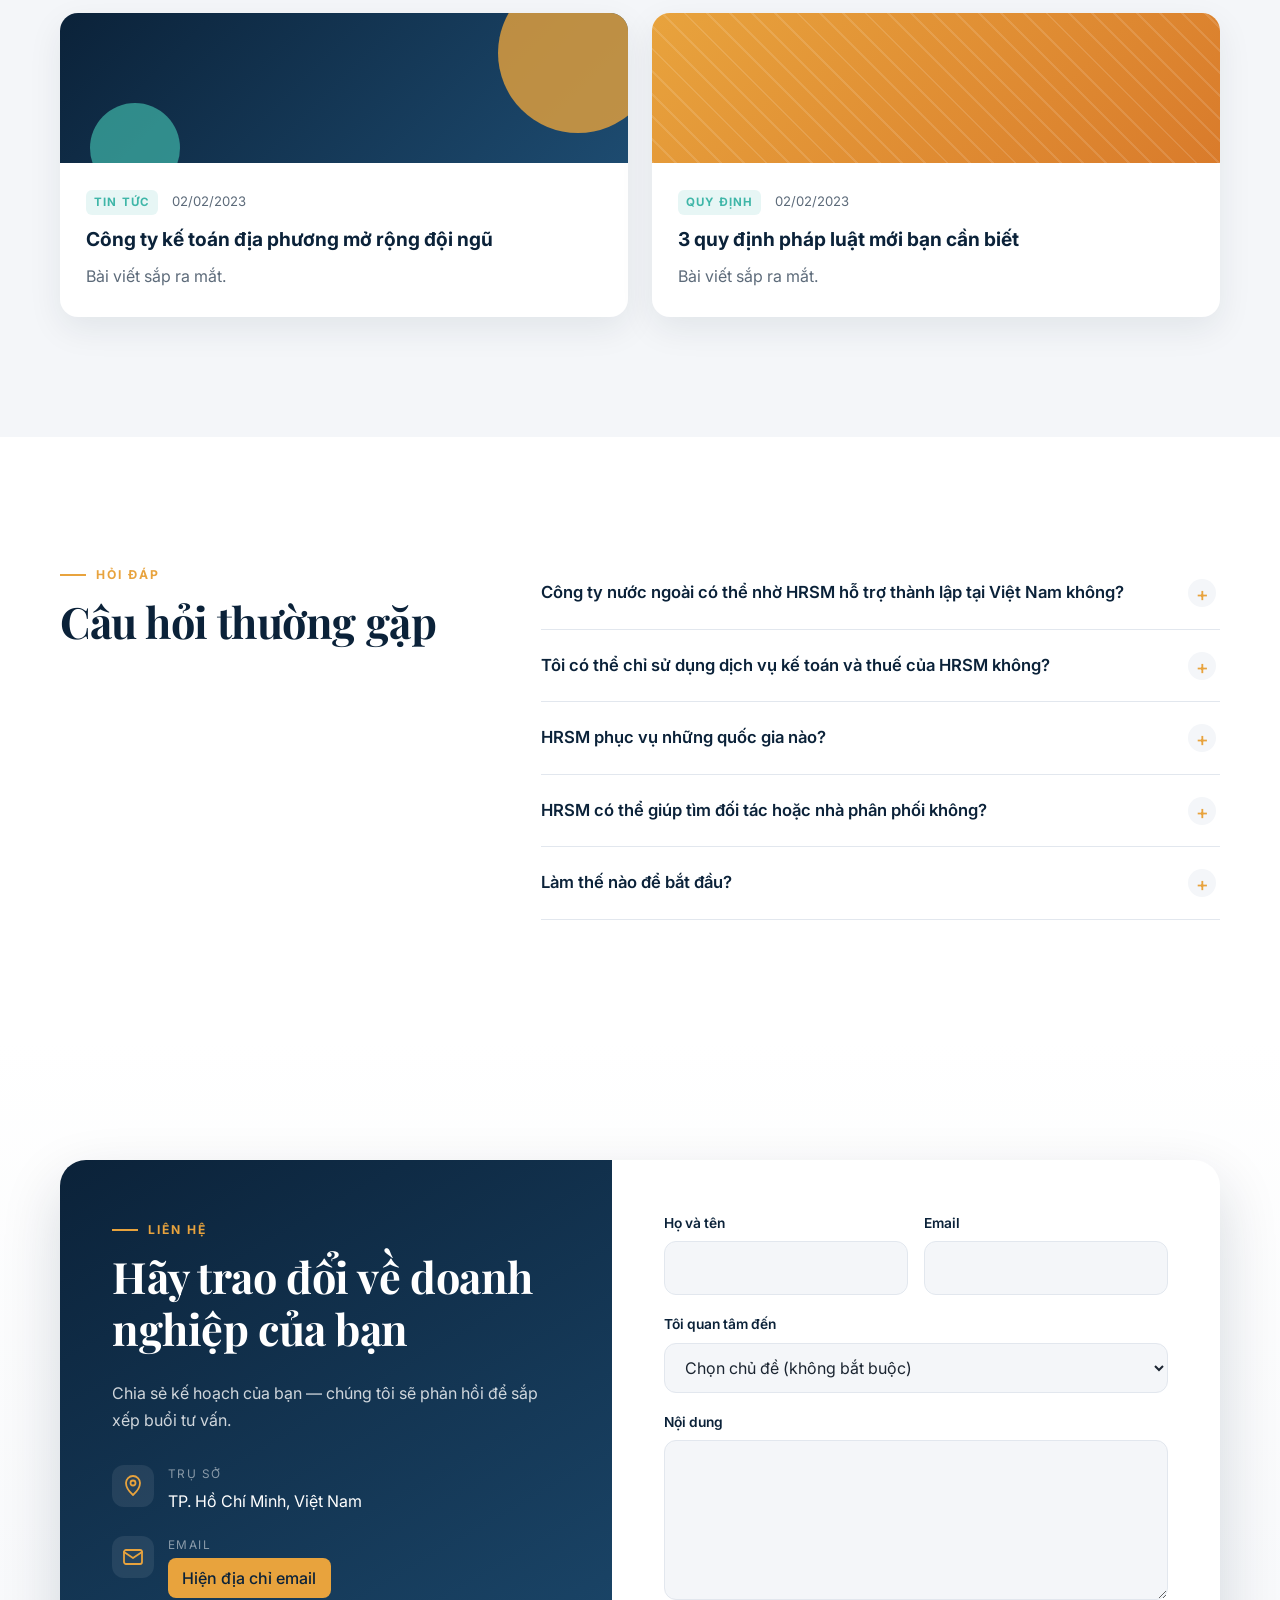
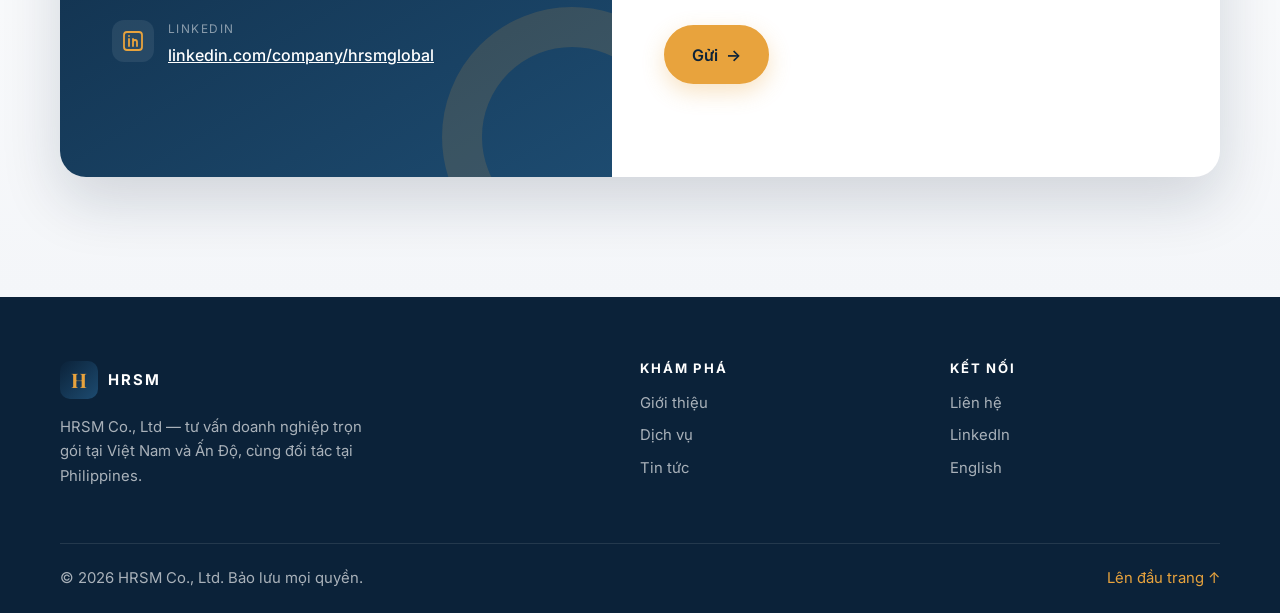
==== commit 696d8766: "content: remove audit services (not offered without CPA licence) Co-Authored-By: Claude Opus 5.5 (1M" ====
--- a/vi/index.html
+++ b/vi/index.html
@@ -84,8 +84,8 @@
   <!-- MARQUEE -->
   <div class="marquee" aria-label="Lĩnh vực hoạt động">
     <div class="marquee-track">
-      <span>Nghiên cứu thị trường</span><span>Thành lập công ty</span><span>Giấy phép nhà nước</span><span>Tài khoản ngân hàng</span><span>Kế toán</span><span>Tiền lương</span><span>Thuế thu nhập</span><span>VAT &amp; GST</span><span>Kiểm toán</span><span>Tuyển dụng</span><span>Văn phòng đại diện</span><span>Ươm tạo doanh nghiệp</span>
-      <span aria-hidden="true">Nghiên cứu thị trường</span><span aria-hidden="true">Thành lập công ty</span><span aria-hidden="true">Giấy phép nhà nước</span><span aria-hidden="true">Tài khoản ngân hàng</span><span aria-hidden="true">Kế toán</span><span aria-hidden="true">Tiền lương</span><span aria-hidden="true">Thuế thu nhập</span><span aria-hidden="true">VAT &amp; GST</span><span aria-hidden="true">Kiểm toán</span><span aria-hidden="true">Tuyển dụng</span><span aria-hidden="true">Văn phòng đại diện</span><span aria-hidden="true">Ươm tạo doanh nghiệp</span>
+      <span>Nghiên cứu thị trường</span><span>Thành lập công ty</span><span>Giấy phép nhà nước</span><span>Tài khoản ngân hàng</span><span>Kế toán</span><span>Tiền lương</span><span>Thuế thu nhập</span><span>VAT &amp; GST</span><span>Tuyển dụng</span><span>Văn phòng đại diện</span><span>Ươm tạo doanh nghiệp</span>
+      <span aria-hidden="true">Nghiên cứu thị trường</span><span aria-hidden="true">Thành lập công ty</span><span aria-hidden="true">Giấy phép nhà nước</span><span aria-hidden="true">Tài khoản ngân hàng</span><span aria-hidden="true">Kế toán</span><span aria-hidden="true">Tiền lương</span><span aria-hidden="true">Thuế thu nhập</span><span aria-hidden="true">VAT &amp; GST</span><span aria-hidden="true">Tuyển dụng</span><span aria-hidden="true">Văn phòng đại diện</span><span aria-hidden="true">Ươm tạo doanh nghiệp</span>
     </div>
   </div>
 
@@ -167,7 +167,6 @@
             <li>Tuyển dụng nhân sự</li>
             <li>Kế toán &amp; tiền lương</li>
             <li>Tuân thủ thuế thu nhập, VAT &amp; GST</li>
-            <li>Kiểm toán</li>
           </ul>
         </article>
         <article class="card fade">
@@ -232,7 +231,7 @@
       <div class="why-list">
         <div class="why-item fade">
           <h3>Một đối tác, trọn gói</h3>
-          <p>Từ gia nhập thị trường đến kiểm toán hằng năm, không cần làm việc với nhiều nhà cung cấp.</p>
+          <p>Từ gia nhập thị trường đến quyết toán thuế cuối năm, không cần làm việc với nhiều nhà cung cấp.</p>
         </div>
         <div class="why-item fade">
           <h3>Chất lượng đáng tin cậy</h3>
